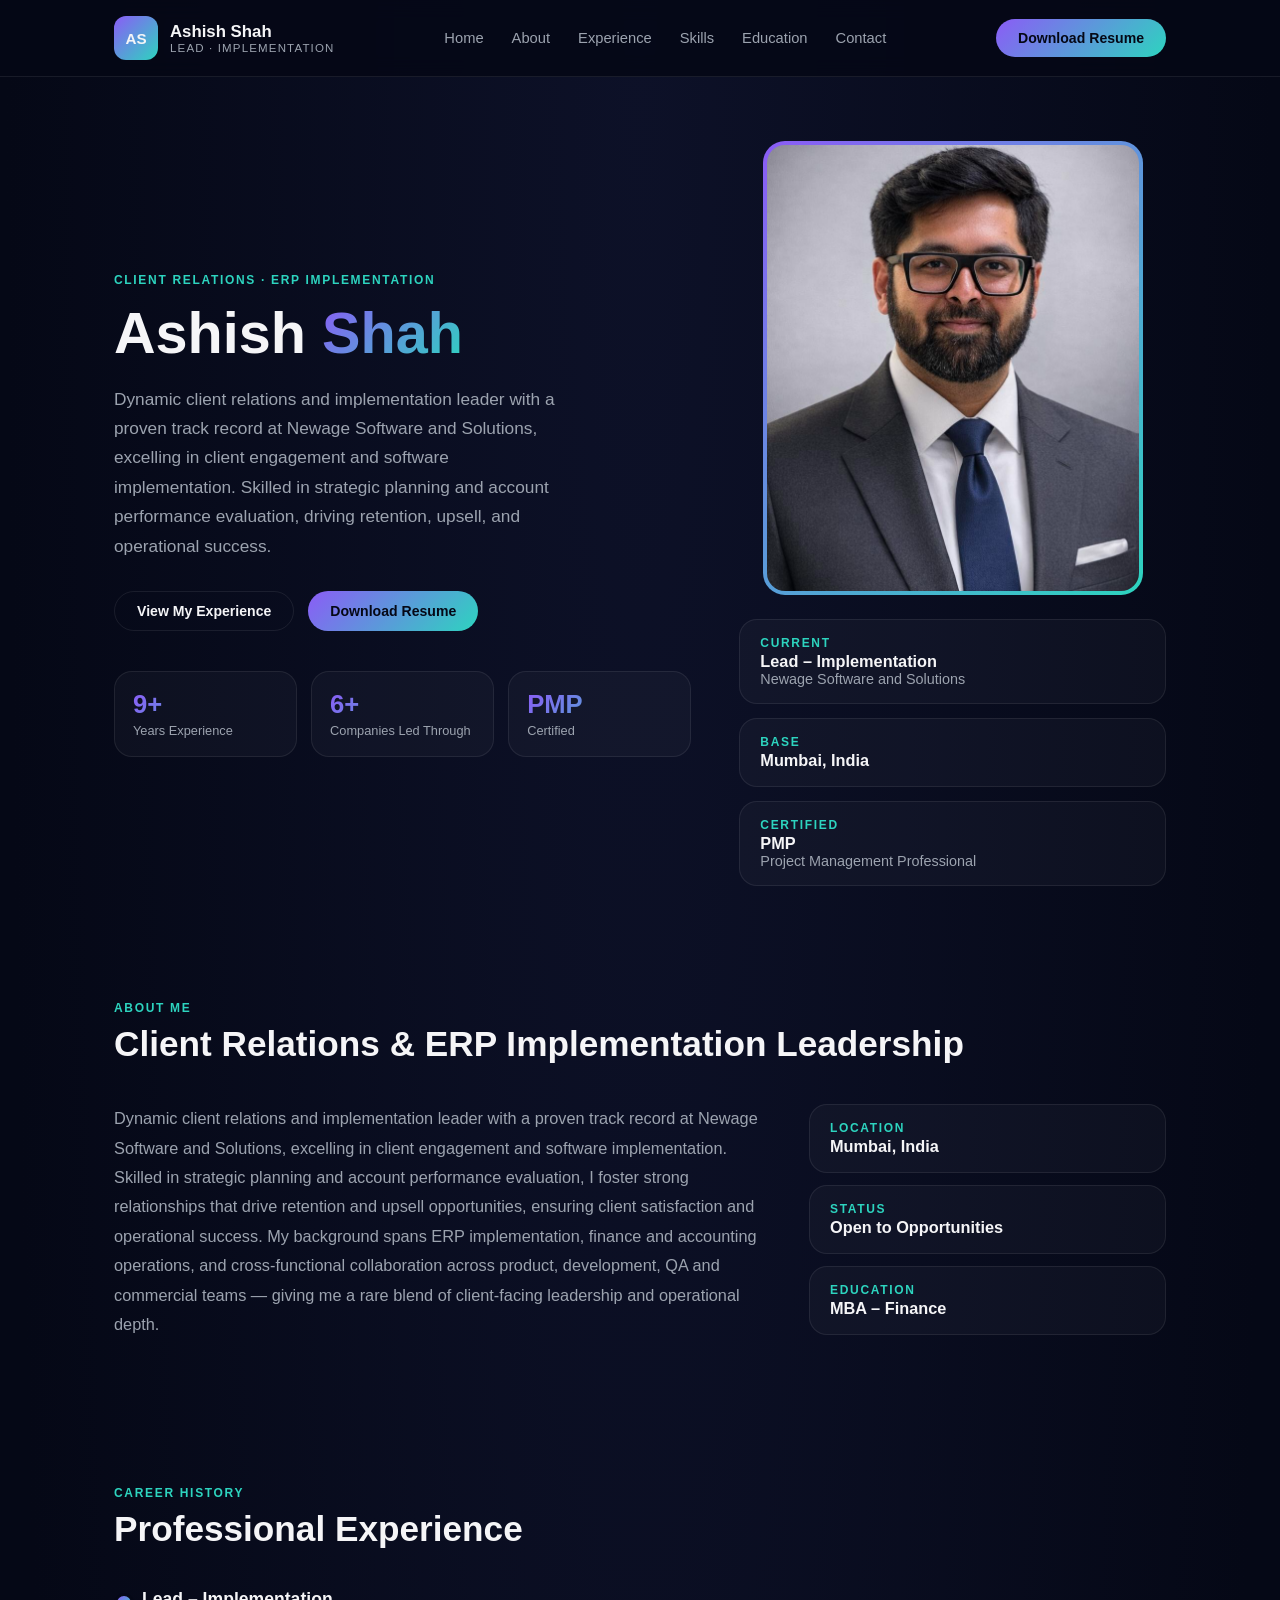
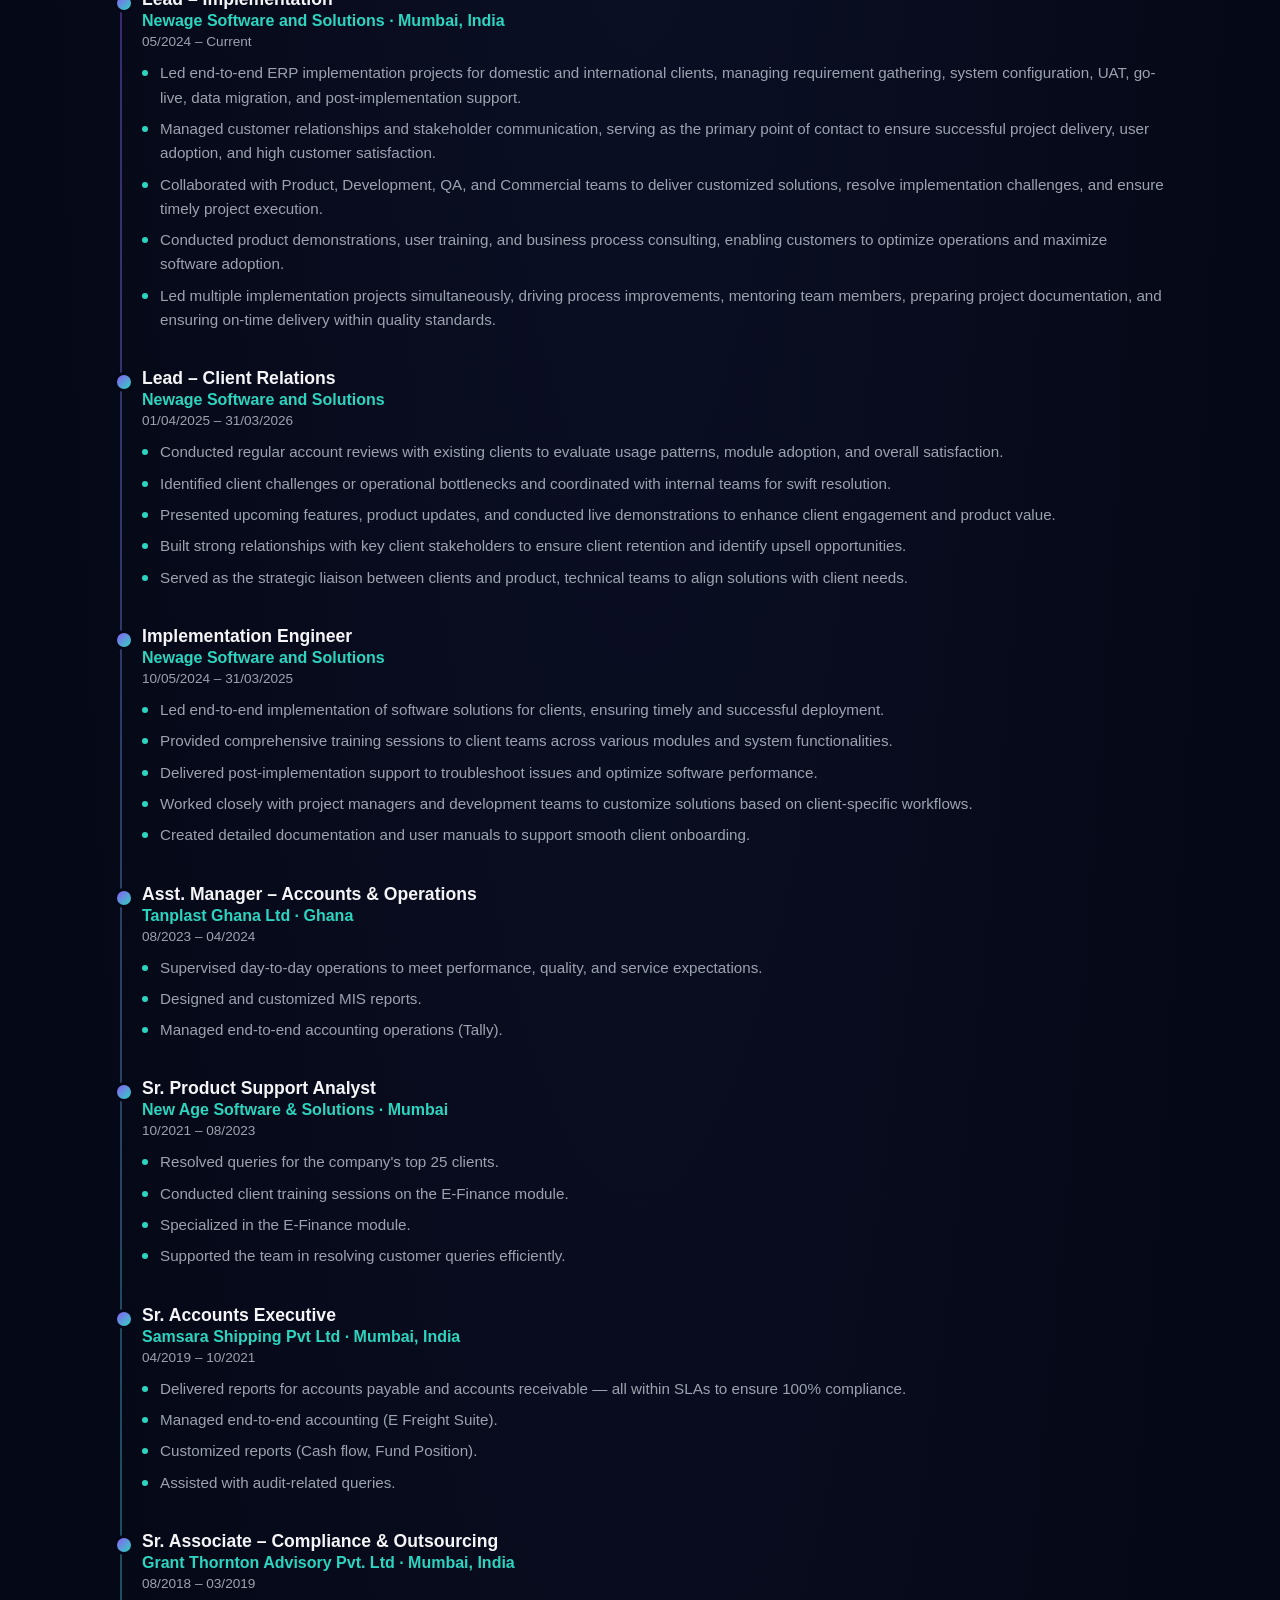
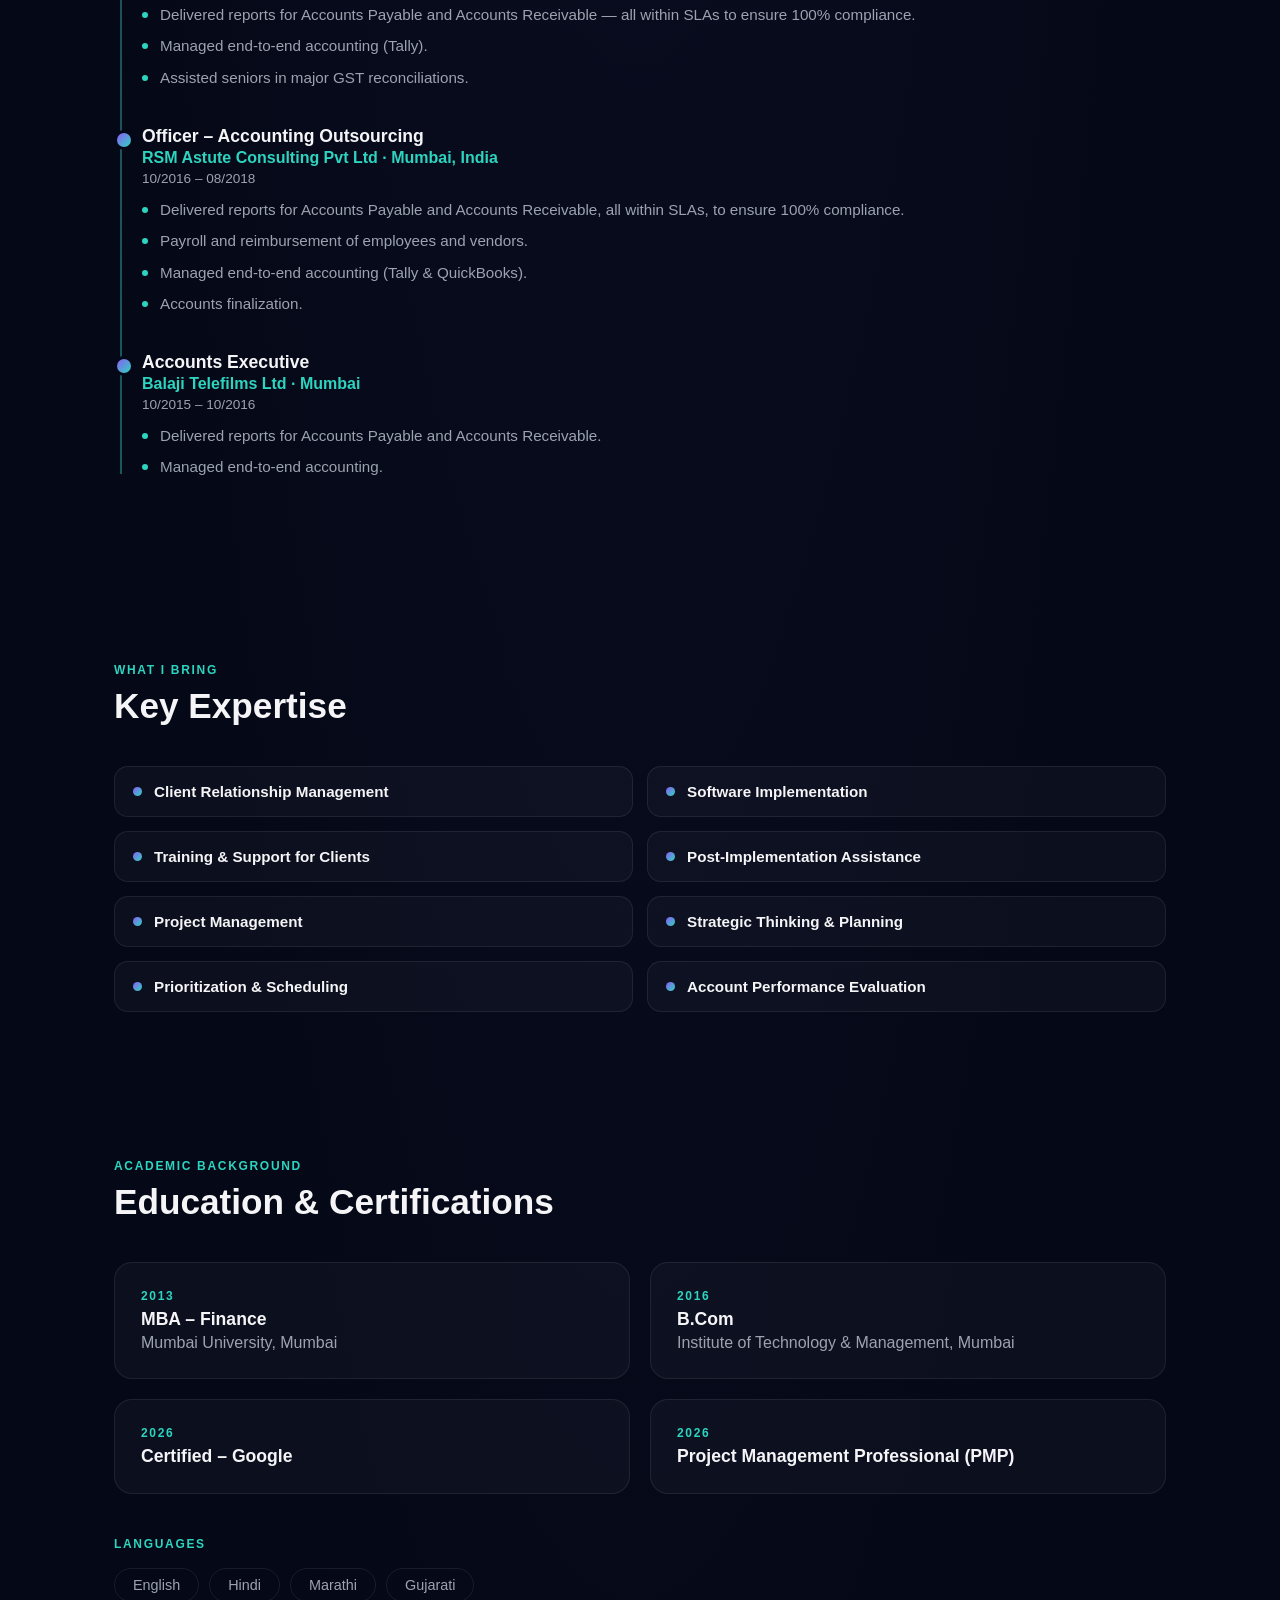
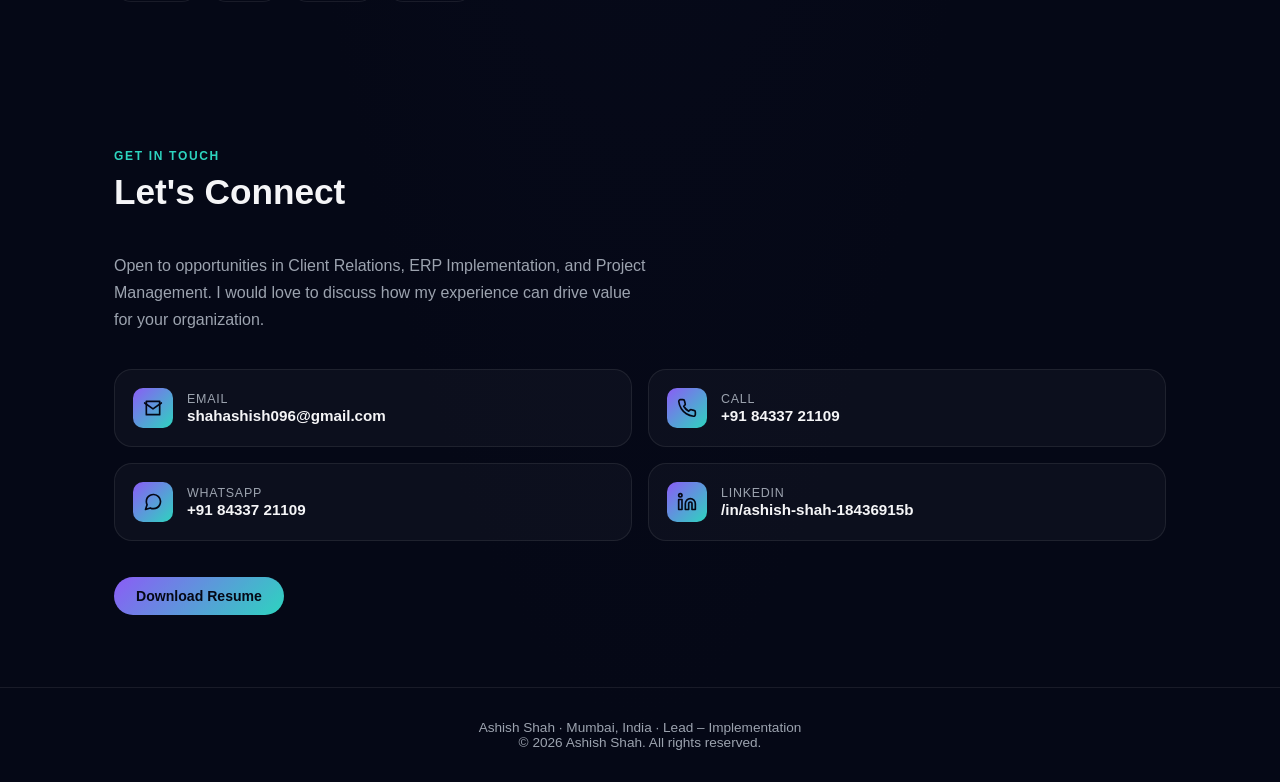
==== index.html @ 4425fac8 "Add files via upload" ====
<!DOCTYPE html>
<html lang="en">
<head>
<meta charset="UTF-8" />
<meta name="viewport" content="width=device-width, initial-scale=1.0" />
<title>Ashish Shah — Lead, Implementation | ERP &amp; Client Relations</title>
<meta name="description" content="Ashish Shah — Lead, Implementation at Newage Software and Solutions. Client relations, ERP implementation, and project management leader based in Mumbai." />
<meta name="theme-color" content="#050816" />
<link rel="stylesheet" href="style.css" />
</head>
<body>

<header>
  <div class="nav-wrap">
    <a href="#home" class="brand">
      <div class="brand-badge">AS</div>
      <div class="brand-text">
        <div class="name">Ashish Shah</div>
        <div class="title">Lead · Implementation</div>
      </div>
    </a>

    <nav class="desktop-nav">
      <a href="#home">Home</a>
      <a href="#about">About</a>
      <a href="#experience">Experience</a>
      <a href="#skills">Skills</a>
      <a href="#education">Education</a>
      <a href="#contact">Contact</a>
    </nav>

    <a href="Ashish_Shah_Resume.pdf" download class="btn btn-primary desktop-only">Download Resume</a>

    <button class="menu-toggle" id="menuToggle" aria-label="Toggle menu"><span></span></button>
  </div>

  <div class="mobile-nav" id="mobileNav">
    <a href="#home">Home</a>
    <a href="#about">About</a>
    <a href="#experience">Experience</a>
    <a href="#skills">Skills</a>
    <a href="#education">Education</a>
    <a href="#contact">Contact</a>
    <a href="Ashish_Shah_Resume.pdf" download class="btn btn-primary">Download Resume</a>
  </div>
</header>

<main>

  <!-- HERO -->
  <section class="hero" id="home">
    <div class="container hero-grid">
      <div>
        <span class="eyebrow">Client Relations · ERP Implementation</span>
        <h1>Ashish <span class="grad">Shah</span></h1>
        <p class="lead">
          Dynamic client relations and implementation leader with a proven track record at Newage Software and
          Solutions, excelling in client engagement and software implementation. Skilled in strategic planning
          and account performance evaluation, driving retention, upsell, and operational success.
        </p>
        <div class="hero-actions">
          <a href="#experience" class="btn btn-outline">View My Experience</a>
          <a href="Ashish_Shah_Resume.pdf" download class="btn btn-primary">Download Resume</a>
        </div>

        <div class="stat-row">
          <div class="stat-card">
            <div class="num">9+</div>
            <div class="label">Years Experience</div>
          </div>
          <div class="stat-card">
            <div class="num">6+</div>
            <div class="label">Companies Led Through</div>
          </div>
          <div class="stat-card">
            <div class="num">PMP</div>
            <div class="label">Certified</div>
          </div>
        </div>
      </div>

      <div>
        <div class="photo-frame">
          <img src="photo.png" alt="Portrait of Ashish Shah" />
        </div>
        <div class="info-cards">
          <div class="info-card">
            <div class="eyebrow">Current</div>
            <div class="val">Lead – Implementation</div>
            <div class="sub">Newage Software and Solutions</div>
          </div>
          <div class="info-card">
            <div class="eyebrow">Base</div>
            <div class="val">Mumbai, India</div>
          </div>
          <div class="info-card">
            <div class="eyebrow">Certified</div>
            <div class="val">PMP</div>
            <div class="sub">Project Management Professional</div>
          </div>
        </div>
      </div>
    </div>
  </section>

  <!-- ABOUT -->
  <section id="about">
    <div class="container">
      <span class="eyebrow">About Me</span>
      <h2>Client Relations &amp; ERP Implementation Leadership</h2>
      <div class="about-grid">
        <p>
          Dynamic client relations and implementation leader with a proven track record at Newage Software and
          Solutions, excelling in client engagement and software implementation. Skilled in strategic planning
          and account performance evaluation, I foster strong relationships that drive retention and upsell
          opportunities, ensuring client satisfaction and operational success. My background spans ERP
          implementation, finance and accounting operations, and cross-functional collaboration across product,
          development, QA and commercial teams — giving me a rare blend of client-facing leadership and
          operational depth.
        </p>
        <div class="quick-facts">
          <div class="info-card">
            <div>
              <div class="eyebrow">Location</div>
              <div class="val">Mumbai, India</div>
            </div>
          </div>
          <div class="info-card">
            <div>
              <div class="eyebrow">Status</div>
              <div class="val">Open to Opportunities</div>
            </div>
          </div>
          <div class="info-card">
            <div>
              <div class="eyebrow">Education</div>
              <div class="val">MBA – Finance</div>
            </div>
          </div>
        </div>
      </div>
    </div>
  </section>

  <!-- EXPERIENCE -->
  <section id="experience">
    <div class="container">
      <span class="eyebrow">Career History</span>
      <h2>Professional Experience</h2>

      <div class="timeline">

        <div class="timeline-item">
          <div class="role">Lead – Implementation</div>
          <div class="company">Newage Software and Solutions · Mumbai, India</div>
          <div class="meta">05/2024 – Current</div>
          <ul>
            <li>Led end-to-end ERP implementation projects for domestic and international clients, managing requirement gathering, system configuration, UAT, go-live, data migration, and post-implementation support.</li>
            <li>Managed customer relationships and stakeholder communication, serving as the primary point of contact to ensure successful project delivery, user adoption, and high customer satisfaction.</li>
            <li>Collaborated with Product, Development, QA, and Commercial teams to deliver customized solutions, resolve implementation challenges, and ensure timely project execution.</li>
            <li>Conducted product demonstrations, user training, and business process consulting, enabling customers to optimize operations and maximize software adoption.</li>
            <li>Led multiple implementation projects simultaneously, driving process improvements, mentoring team members, preparing project documentation, and ensuring on-time delivery within quality standards.</li>
          </ul>
        </div>

        <div class="timeline-item">
          <div class="role">Lead – Client Relations</div>
          <div class="company">Newage Software and Solutions</div>
          <div class="meta">01/04/2025 – 31/03/2026</div>
          <ul>
            <li>Conducted regular account reviews with existing clients to evaluate usage patterns, module adoption, and overall satisfaction.</li>
            <li>Identified client challenges or operational bottlenecks and coordinated with internal teams for swift resolution.</li>
            <li>Presented upcoming features, product updates, and conducted live demonstrations to enhance client engagement and product value.</li>
            <li>Built strong relationships with key client stakeholders to ensure client retention and identify upsell opportunities.</li>
            <li>Served as the strategic liaison between clients and product, technical teams to align solutions with client needs.</li>
          </ul>
        </div>

        <div class="timeline-item">
          <div class="role">Implementation Engineer</div>
          <div class="company">Newage Software and Solutions</div>
          <div class="meta">10/05/2024 – 31/03/2025</div>
          <ul>
            <li>Led end-to-end implementation of software solutions for clients, ensuring timely and successful deployment.</li>
            <li>Provided comprehensive training sessions to client teams across various modules and system functionalities.</li>
            <li>Delivered post-implementation support to troubleshoot issues and optimize software performance.</li>
            <li>Worked closely with project managers and development teams to customize solutions based on client-specific workflows.</li>
            <li>Created detailed documentation and user manuals to support smooth client onboarding.</li>
          </ul>
        </div>

        <div class="timeline-item">
          <div class="role">Asst. Manager – Accounts &amp; Operations</div>
          <div class="company">Tanplast Ghana Ltd · Ghana</div>
          <div class="meta">08/2023 – 04/2024</div>
          <ul>
            <li>Supervised day-to-day operations to meet performance, quality, and service expectations.</li>
            <li>Designed and customized MIS reports.</li>
            <li>Managed end-to-end accounting operations (Tally).</li>
          </ul>
        </div>

        <div class="timeline-item">
          <div class="role">Sr. Product Support Analyst</div>
          <div class="company">New Age Software &amp; Solutions · Mumbai</div>
          <div class="meta">10/2021 – 08/2023</div>
          <ul>
            <li>Resolved queries for the company's top 25 clients.</li>
            <li>Conducted client training sessions on the E-Finance module.</li>
            <li>Specialized in the E-Finance module.</li>
            <li>Supported the team in resolving customer queries efficiently.</li>
          </ul>
        </div>

        <div class="timeline-item">
          <div class="role">Sr. Accounts Executive</div>
          <div class="company">Samsara Shipping Pvt Ltd · Mumbai, India</div>
          <div class="meta">04/2019 – 10/2021</div>
          <ul>
            <li>Delivered reports for accounts payable and accounts receivable — all within SLAs to ensure 100% compliance.</li>
            <li>Managed end-to-end accounting (E Freight Suite).</li>
            <li>Customized reports (Cash flow, Fund Position).</li>
            <li>Assisted with audit-related queries.</li>
          </ul>
        </div>

        <div class="timeline-item">
          <div class="role">Sr. Associate – Compliance &amp; Outsourcing</div>
          <div class="company">Grant Thornton Advisory Pvt. Ltd · Mumbai, India</div>
          <div class="meta">08/2018 – 03/2019</div>
          <ul>
            <li>Delivered reports for Accounts Payable and Accounts Receivable — all within SLAs to ensure 100% compliance.</li>
            <li>Managed end-to-end accounting (Tally).</li>
            <li>Assisted seniors in major GST reconciliations.</li>
          </ul>
        </div>

        <div class="timeline-item">
          <div class="role">Officer – Accounting Outsourcing</div>
          <div class="company">RSM Astute Consulting Pvt Ltd · Mumbai, India</div>
          <div class="meta">10/2016 – 08/2018</div>
          <ul>
            <li>Delivered reports for Accounts Payable and Accounts Receivable, all within SLAs, to ensure 100% compliance.</li>
            <li>Payroll and reimbursement of employees and vendors.</li>
            <li>Managed end-to-end accounting (Tally &amp; QuickBooks).</li>
            <li>Accounts finalization.</li>
          </ul>
        </div>

        <div class="timeline-item">
          <div class="role">Accounts Executive</div>
          <div class="company">Balaji Telefilms Ltd · Mumbai</div>
          <div class="meta">10/2015 – 10/2016</div>
          <ul>
            <li>Delivered reports for Accounts Payable and Accounts Receivable.</li>
            <li>Managed end-to-end accounting.</li>
          </ul>
        </div>

      </div>
    </div>
  </section>

  <!-- SKILLS -->
  <section id="skills">
    <div class="container">
      <span class="eyebrow">What I Bring</span>
      <h2>Key Expertise</h2>
      <div class="skills-grid">
        <div class="skill-chip"><span class="dot"></span>Client Relationship Management</div>
        <div class="skill-chip"><span class="dot"></span>Software Implementation</div>
        <div class="skill-chip"><span class="dot"></span>Training &amp; Support for Clients</div>
        <div class="skill-chip"><span class="dot"></span>Post-Implementation Assistance</div>
        <div class="skill-chip"><span class="dot"></span>Project Management</div>
        <div class="skill-chip"><span class="dot"></span>Strategic Thinking &amp; Planning</div>
        <div class="skill-chip"><span class="dot"></span>Prioritization &amp; Scheduling</div>
        <div class="skill-chip"><span class="dot"></span>Account Performance Evaluation</div>
      </div>
    </div>
  </section>

  <!-- EDUCATION & CERTIFICATIONS -->
  <section id="education">
    <div class="container">
      <span class="eyebrow">Academic Background</span>
      <h2>Education &amp; Certifications</h2>
      <div class="two-col">
        <div class="card">
          <div class="eyebrow">2013</div>
          <div class="val" style="font-size:1.1rem;font-weight:700;margin-top:6px;">MBA – Finance</div>
          <div class="sub" style="color:var(--text-muted);margin-top:4px;">Mumbai University, Mumbai</div>
        </div>
        <div class="card">
          <div class="eyebrow">2016</div>
          <div class="val" style="font-size:1.1rem;font-weight:700;margin-top:6px;">B.Com</div>
          <div class="sub" style="color:var(--text-muted);margin-top:4px;">Institute of Technology &amp; Management, Mumbai</div>
        </div>
        <div class="card">
          <div class="eyebrow">2026</div>
          <div class="val" style="font-size:1.1rem;font-weight:700;margin-top:6px;">Certified – Google</div>
        </div>
        <div class="card">
          <div class="eyebrow">2026</div>
          <div class="val" style="font-size:1.1rem;font-weight:700;margin-top:6px;">Project Management Professional (PMP)</div>
        </div>
      </div>

      <div style="margin-top:40px;">
        <span class="eyebrow">Languages</span>
        <div class="lang-row" style="margin-top:16px;">
          <div class="lang-pill">English</div>
          <div class="lang-pill">Hindi</div>
          <div class="lang-pill">Marathi</div>
          <div class="lang-pill">Gujarati</div>
        </div>
      </div>
    </div>
  </section>

  <!-- CONTACT -->
  <section id="contact">
    <div class="container">
      <span class="eyebrow">Get In Touch</span>
      <h2>Let's Connect</h2>
      <p style="color:var(--text-muted);max-width:60ch;margin-bottom:36px;line-height:1.7;">
        Open to opportunities in Client Relations, ERP Implementation, and Project Management. I would love to
        discuss how my experience can drive value for your organization.
      </p>

      <div class="contact-grid">
        <a class="contact-btn" href="mailto:shahashish096@gmail.com">
          <div class="icon">
            <svg viewBox="0 0 24 24" stroke-width="2" stroke-linecap="round" stroke-linejoin="round"><path d="M4 4h16v16H4z"/><path d="m22 6-10 7L2 6"/></svg>
          </div>
          <div>
            <div class="label">Email</div>
            <div class="value">shahashish096@gmail.com</div>
          </div>
        </a>

        <a class="contact-btn" href="tel:+918433721109">
          <div class="icon">
            <svg viewBox="0 0 24 24" stroke-width="2" stroke-linecap="round" stroke-linejoin="round"><path d="M22 16.92v3a2 2 0 0 1-2.18 2 19.79 19.79 0 0 1-8.63-3.07 19.5 19.5 0 0 1-6-6 19.79 19.79 0 0 1-3.07-8.67A2 2 0 0 1 4.11 2h3a2 2 0 0 1 2 1.72c.127.96.361 1.903.7 2.81a2 2 0 0 1-.45 2.11L8.09 9.91a16 16 0 0 0 6 6l1.27-1.27a2 2 0 0 1 2.11-.45c.907.339 1.85.573 2.81.7A2 2 0 0 1 22 16.92z"/></svg>
          </div>
          <div>
            <div class="label">Call</div>
            <div class="value">+91 84337 21109</div>
          </div>
        </a>

        <a class="contact-btn" href="https://wa.me/918433721109" target="_blank" rel="noopener">
          <div class="icon">
            <svg viewBox="0 0 24 24" stroke-width="2" stroke-linecap="round" stroke-linejoin="round"><path d="M21 11.5a8.38 8.38 0 0 1-.9 3.8 8.5 8.5 0 0 1-7.6 4.7 8.38 8.38 0 0 1-3.8-.9L3 21l1.9-5.7a8.38 8.38 0 0 1-.9-3.8 8.5 8.5 0 0 1 4.7-7.6 8.38 8.38 0 0 1 3.8-.9h.5a8.48 8.48 0 0 1 8 8v.5z"/></svg>
          </div>
          <div>
            <div class="label">WhatsApp</div>
            <div class="value">+91 84337 21109</div>
          </div>
        </a>

        <a class="contact-btn" href="https://www.linkedin.com/in/ashish-shah-18436915b" target="_blank" rel="noopener">
          <div class="icon">
            <svg viewBox="0 0 24 24" stroke-width="2" stroke-linecap="round" stroke-linejoin="round"><path d="M16 8a6 6 0 0 1 6 6v7h-4v-7a2 2 0 0 0-2-2 2 2 0 0 0-2 2v7h-4v-7a6 6 0 0 1 6-6z"/><rect x="2" y="9" width="4" height="12"/><circle cx="4" cy="4" r="2"/></svg>
          </div>
          <div>
            <div class="label">LinkedIn</div>
            <div class="value">/in/ashish-shah-18436915b</div>
          </div>
        </a>
      </div>

      <div style="margin-top:36px;">
        <a href="Ashish_Shah_Resume.pdf" download class="btn btn-primary">Download Resume</a>
      </div>
    </div>
  </section>

</main>

<footer>
  <div class="container">
    Ashish Shah · Mumbai, India · Lead – Implementation<br />
    © <span id="year"></span> Ashish Shah. All rights reserved.
  </div>
</footer>

<script src="script.js"></script>
</body>
</html>
---- style.css ----
:root {
  --bg-top: #0d1128;
  --bg-bottom: #050816;
  --card-bg: rgba(255, 255, 255, 0.03);
  --card-border: rgba(255, 255, 255, 0.08);
  --purple: #8b5cf6;
  --teal: #2dd4bf;
  --text-main: #f5f5f7;
  --text-muted: #9ca3af;
  --gradient: linear-gradient(135deg, var(--purple), var(--teal));
  --radius: 18px;
}

* { box-sizing: border-box; margin: 0; padding: 0; }

html { scroll-behavior: smooth; }

body {
  font-family: 'Inter', -apple-system, BlinkMacSystemFont, 'Segoe UI', sans-serif;
  background: radial-gradient(ellipse at top, var(--bg-top), var(--bg-bottom) 70%);
  color: var(--text-main);
  min-height: 100vh;
  overflow-x: hidden;
}

a { color: inherit; text-decoration: none; }
ul { list-style: none; }
img { max-width: 100%; display: block; }

.container {
  max-width: 1100px;
  margin: 0 auto;
  padding: 0 24px;
}

.eyebrow {
  color: var(--teal);
  text-transform: uppercase;
  letter-spacing: 0.14em;
  font-size: 0.75rem;
  font-weight: 700;
}

/* ---------- Header ---------- */
header {
  position: sticky;
  top: 0;
  z-index: 100;
  background: rgba(5, 8, 22, 0.85);
  backdrop-filter: blur(10px);
  border-bottom: 1px solid var(--card-border);
}

.nav-wrap {
  display: flex;
  align-items: center;
  justify-content: space-between;
  padding: 16px 24px;
  max-width: 1100px;
  margin: 0 auto;
}

.brand {
  display: flex;
  align-items: center;
  gap: 12px;
}

.brand-badge {
  width: 44px;
  height: 44px;
  border-radius: 12px;
  background: var(--gradient);
  display: flex;
  align-items: center;
  justify-content: center;
  font-weight: 800;
  font-size: 0.95rem;
  flex-shrink: 0;
}

.brand-text .name { font-weight: 700; font-size: 1.05rem; line-height: 1.2; }
.brand-text .title {
  color: var(--text-muted);
  font-size: 0.72rem;
  letter-spacing: 0.1em;
  text-transform: uppercase;
}

nav.desktop-nav {
  display: flex;
  align-items: center;
  gap: 28px;
}

nav.desktop-nav a {
  font-size: 0.92rem;
  color: var(--text-muted);
  transition: color 0.2s;
}
nav.desktop-nav a:hover { color: var(--text-main); }

.btn {
  display: inline-flex;
  align-items: center;
  gap: 8px;
  padding: 11px 22px;
  border-radius: 999px;
  font-weight: 600;
  font-size: 0.88rem;
  border: none;
  cursor: pointer;
  transition: transform 0.2s, box-shadow 0.2s;
}
.btn-primary {
  background: var(--gradient);
  color: #050816;
}
.btn-primary:hover { transform: translateY(-2px); box-shadow: 0 10px 30px rgba(139, 92, 246, 0.35); }
.btn-outline {
  border: 1px solid var(--card-border);
  color: var(--text-main);
  background: transparent;
}
.btn-outline:hover { border-color: var(--teal); color: var(--teal); }

.menu-toggle {
  display: none;
  width: 48px;
  height: 48px;
  border-radius: 14px;
  border: 1px solid var(--card-border);
  background: var(--card-bg);
  align-items: center;
  justify-content: center;
  cursor: pointer;
}
.menu-toggle span,
.menu-toggle span::before,
.menu-toggle span::after {
  content: '';
  display: block;
  width: 20px;
  height: 2px;
  background: var(--text-main);
  position: relative;
  transition: all 0.25s;
}
.menu-toggle span::before { position: absolute; top: -7px; }
.menu-toggle span::after { position: absolute; top: 7px; }

.menu-toggle.open span { background: transparent; }
.menu-toggle.open span::before { transform: rotate(45deg); top: 0; }
.menu-toggle.open span::after { transform: rotate(-45deg); top: 0; }

.mobile-nav {
  display: none;
  flex-direction: column;
  gap: 4px;
  padding: 12px 24px 20px;
  border-top: 1px solid var(--card-border);
}
.mobile-nav.open { display: flex; }
.mobile-nav a {
  padding: 12px 4px;
  font-size: 1rem;
  color: var(--text-muted);
  border-bottom: 1px solid rgba(255,255,255,0.05);
}
.mobile-nav a:hover { color: var(--teal); }
.mobile-nav .btn { margin-top: 12px; justify-content: center; }

/* ---------- Hero ---------- */
.hero {
  padding: 64px 0 40px;
}
.hero-grid {
  display: grid;
  grid-template-columns: 1.15fr 0.85fr;
  gap: 48px;
  align-items: center;
}
.hero h1 {
  font-size: clamp(2.3rem, 5vw, 3.6rem);
  font-weight: 800;
  line-height: 1.08;
  margin: 14px 0 20px;
}
.hero h1 .grad {
  background: var(--gradient);
  -webkit-background-clip: text;
  background-clip: text;
  color: transparent;
}
.hero p.lead {
  color: var(--text-muted);
  font-size: 1.08rem;
  line-height: 1.7;
  max-width: 46ch;
  margin-bottom: 30px;
}
.hero-actions { display: flex; gap: 14px; flex-wrap: wrap; }

.photo-frame {
  position: relative;
  border-radius: 22px;
  padding: 4px;
  background: var(--gradient);
  max-width: 380px;
  margin: 0 auto;
}
.photo-frame img {
  border-radius: 18px;
  width: 100%;
  aspect-ratio: 3/3.6;
  object-fit: cover;
  background: #1a1a2e;
}

.stat-row {
  display: grid;
  grid-template-columns: repeat(3, 1fr);
  gap: 14px;
  margin-top: 40px;
}
.stat-card {
  background: var(--card-bg);
  border: 1px solid var(--card-border);
  border-radius: var(--radius);
  padding: 18px;
}
.stat-card .num {
  font-size: 1.6rem;
  font-weight: 800;
  background: var(--gradient);
  -webkit-background-clip: text;
  background-clip: text;
  color: transparent;
}
.stat-card .label { color: var(--text-muted); font-size: 0.8rem; margin-top: 4px; }

.info-cards {
  display: flex;
  flex-direction: column;
  gap: 14px;
  margin-top: 24px;
}
.info-card {
  background: var(--card-bg);
  border: 1px solid var(--card-border);
  border-radius: var(--radius);
  padding: 16px 20px;
}
.info-card .val { font-weight: 700; font-size: 1.02rem; margin-top: 2px; }
.info-card .sub { color: var(--text-muted); font-size: 0.9rem; }

/* ---------- Section shared ---------- */
section { padding: 72px 0; }
section h2 {
  font-size: clamp(1.6rem, 3vw, 2.2rem);
  font-weight: 800;
  margin: 8px 0 40px;
}

.card {
  background: var(--card-bg);
  border: 1px solid var(--card-border);
  border-radius: var(--radius);
  padding: 26px;
}

/* About */
.about-grid {
  display: grid;
  grid-template-columns: 1.3fr 0.7fr;
  gap: 32px;
  align-items: start;
}
.about-grid p { color: var(--text-muted); line-height: 1.8; font-size: 1.02rem; }
.quick-facts { display: flex; flex-direction: column; gap: 12px; }
.quick-facts .info-card { display: flex; justify-content: space-between; align-items: center; }
.quick-facts .sub { text-align: right; }

/* Experience timeline */
.timeline { position: relative; padding-left: 28px; }
.timeline::before {
  content: '';
  position: absolute;
  left: 6px; top: 6px; bottom: 6px;
  width: 2px;
  background: linear-gradient(var(--purple), var(--teal));
  opacity: 0.4;
}
.timeline-item { position: relative; margin-bottom: 36px; }
.timeline-item::before {
  content: '';
  position: absolute;
  left: -28px; top: 4px;
  width: 14px; height: 14px;
  border-radius: 50%;
  background: var(--gradient);
  border: 3px solid var(--bg-bottom);
}
.timeline-item .role { font-weight: 700; font-size: 1.1rem; }
.timeline-item .company { color: var(--teal); font-weight: 600; margin-top: 2px; }
.timeline-item .meta { color: var(--text-muted); font-size: 0.85rem; margin: 4px 0 12px; }
.timeline-item ul { display: flex; flex-direction: column; gap: 7px; }
.timeline-item li { color: var(--text-muted); font-size: 0.95rem; line-height: 1.6; padding-left: 18px; position: relative; }
.timeline-item li::before {
  content: '';
  position: absolute; left: 0; top: 9px;
  width: 6px; height: 6px; border-radius: 50%;
  background: var(--teal);
}

/* Skills */
.skills-grid {
  display: grid;
  grid-template-columns: repeat(2, 1fr);
  gap: 14px;
}
.skill-chip {
  background: var(--card-bg);
  border: 1px solid var(--card-border);
  border-radius: 14px;
  padding: 16px 18px;
  font-weight: 600;
  font-size: 0.95rem;
  display: flex;
  align-items: center;
  gap: 12px;
}
.skill-chip .dot {
  width: 9px; height: 9px; border-radius: 50%;
  background: var(--gradient);
  flex-shrink: 0;
}

/* Education / Certifications */
.two-col {
  display: grid;
  grid-template-columns: 1fr 1fr;
  gap: 20px;
}

/* Languages */
.lang-row { display: flex; flex-wrap: wrap; gap: 10px; }
.lang-pill {
  border: 1px solid var(--card-border);
  border-radius: 999px;
  padding: 8px 18px;
  font-size: 0.9rem;
  color: var(--text-muted);
}

/* Contact */
.contact-grid {
  display: grid;
  grid-template-columns: repeat(2, 1fr);
  gap: 16px;
}
.contact-btn {
  display: flex;
  align-items: center;
  gap: 14px;
  padding: 18px;
  border-radius: var(--radius);
  border: 1px solid var(--card-border);
  background: var(--card-bg);
  transition: border-color 0.2s, transform 0.2s;
}
.contact-btn:hover { border-color: var(--teal); transform: translateY(-2px); }
.contact-btn .icon {
  width: 40px; height: 40px;
  border-radius: 10px;
  background: var(--gradient);
  display: flex; align-items: center; justify-content: center;
  flex-shrink: 0;
}
.contact-btn .icon svg { width: 20px; height: 20px; stroke: #050816; fill: none; }
.contact-btn .label { color: var(--text-muted); font-size: 0.78rem; text-transform: uppercase; letter-spacing: 0.06em; }
.contact-btn .value { font-weight: 700; font-size: 0.95rem; margin-top: 1px; word-break: break-word; }

/* Footer */
footer {
  border-top: 1px solid var(--card-border);
  padding: 32px 0;
  text-align: center;
  color: var(--text-muted);
  font-size: 0.85rem;
}

/* Responsive */
@media (max-width: 860px) {
  nav.desktop-nav, header .btn-primary.desktop-only { display: none; }
  .menu-toggle { display: flex; }
  .hero-grid { grid-template-columns: 1fr; }
  .photo-frame { max-width: 280px; }
  .about-grid { grid-template-columns: 1fr; }
  .skills-grid { grid-template-columns: 1fr; }
  .two-col { grid-template-columns: 1fr; }
  .contact-grid { grid-template-columns: 1fr; }
  .stat-row { grid-template-columns: 1fr; }
}
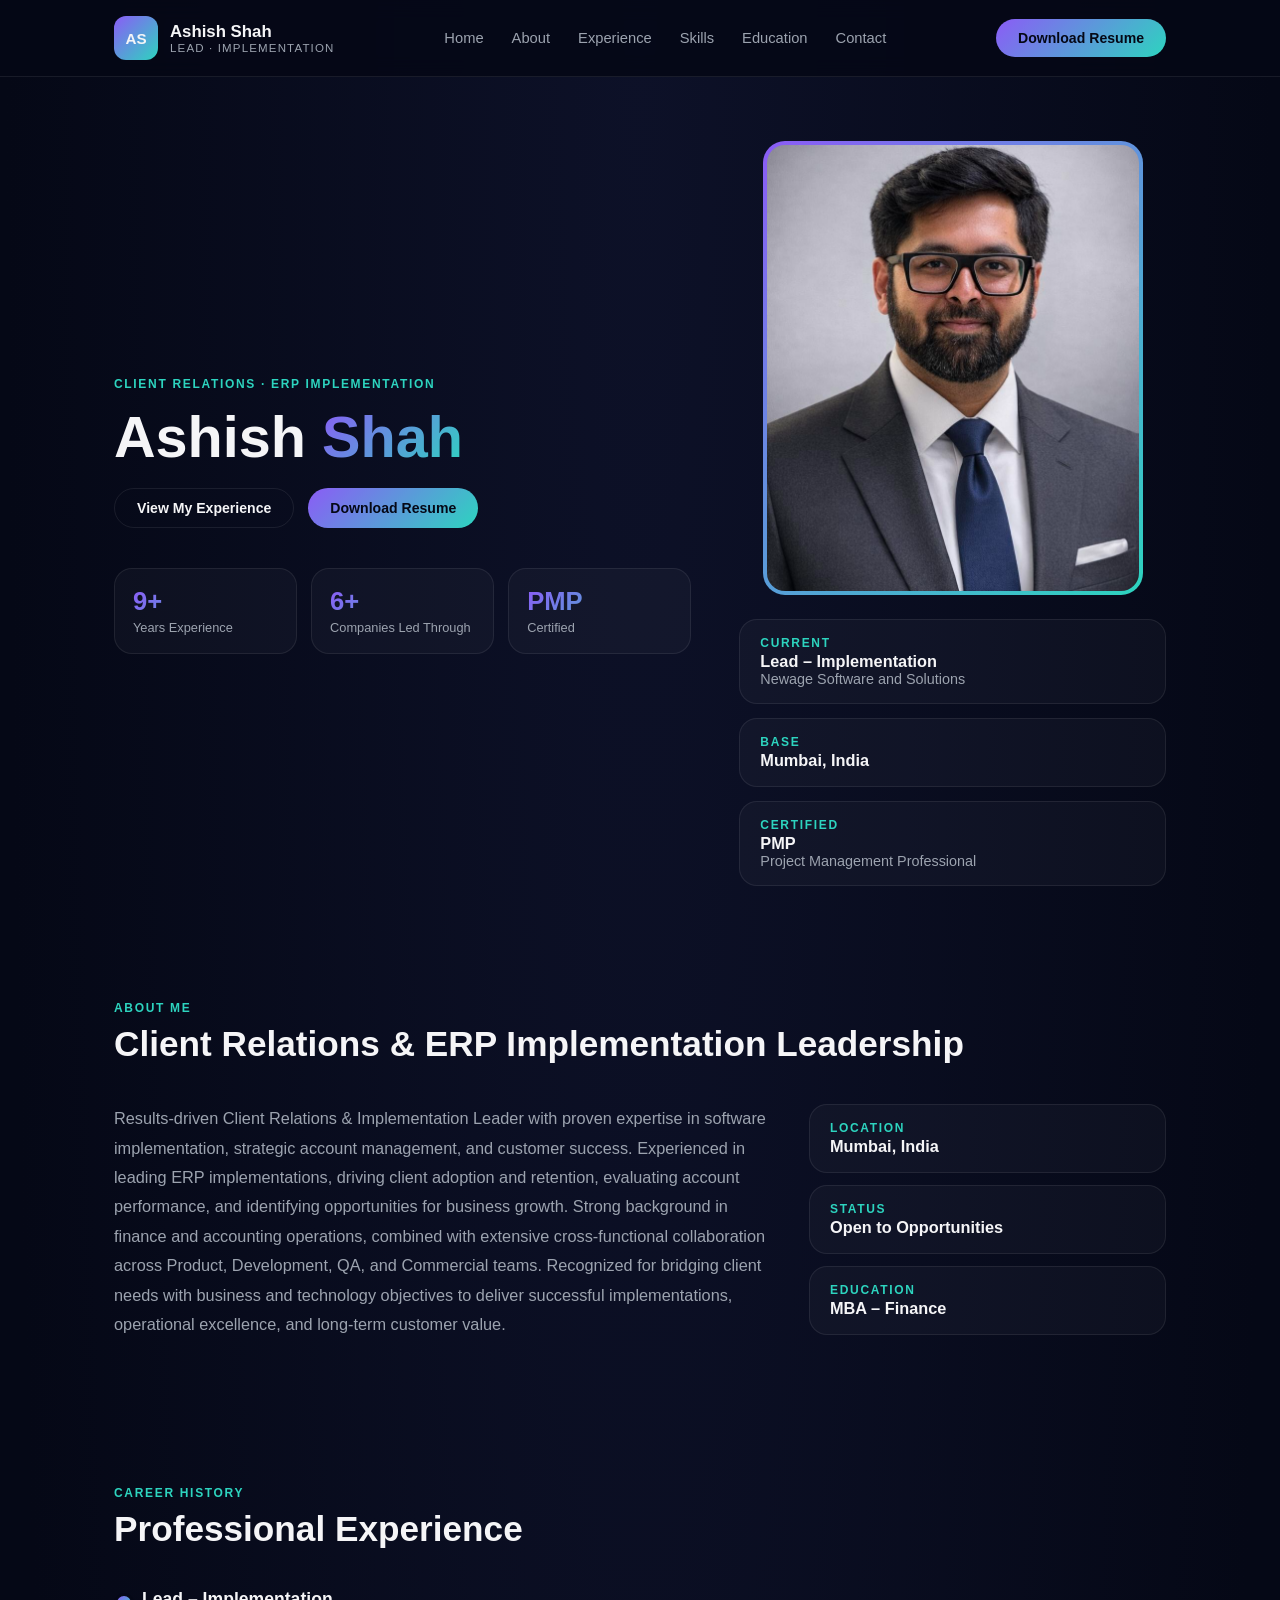
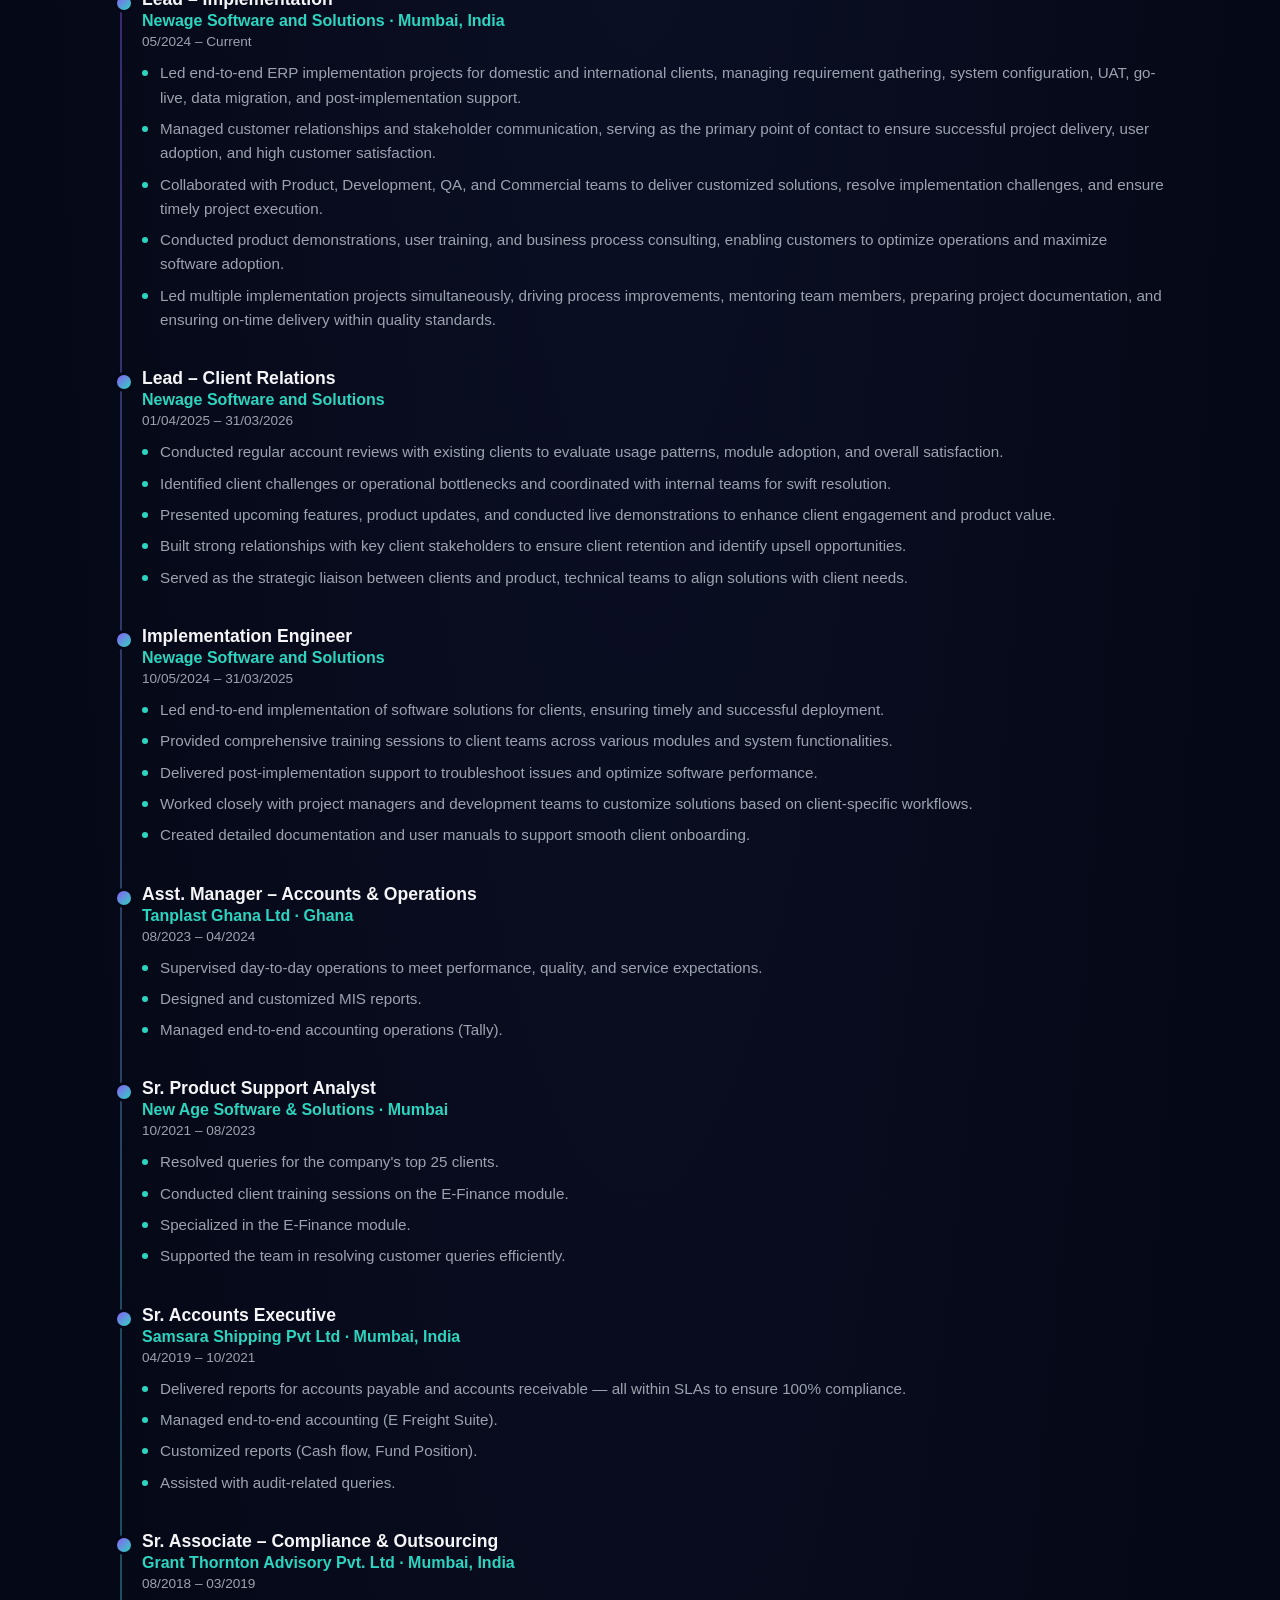
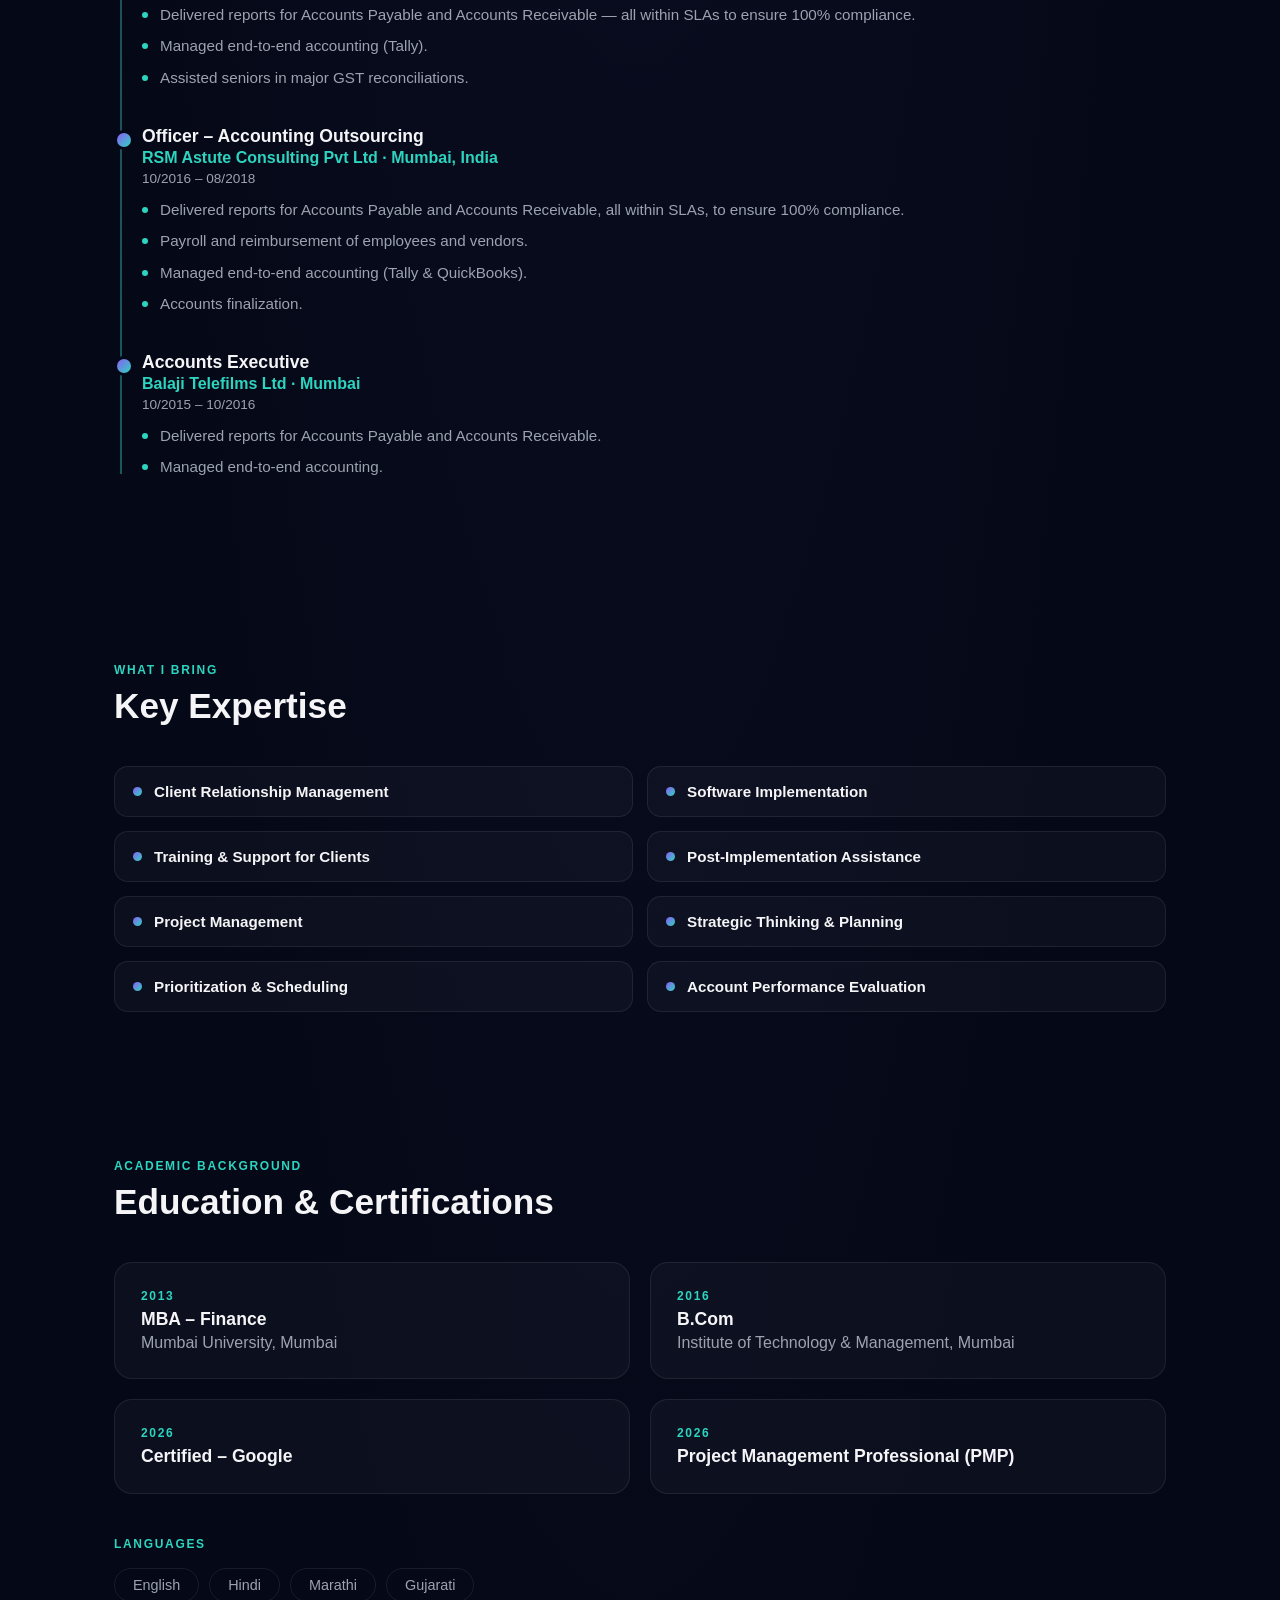
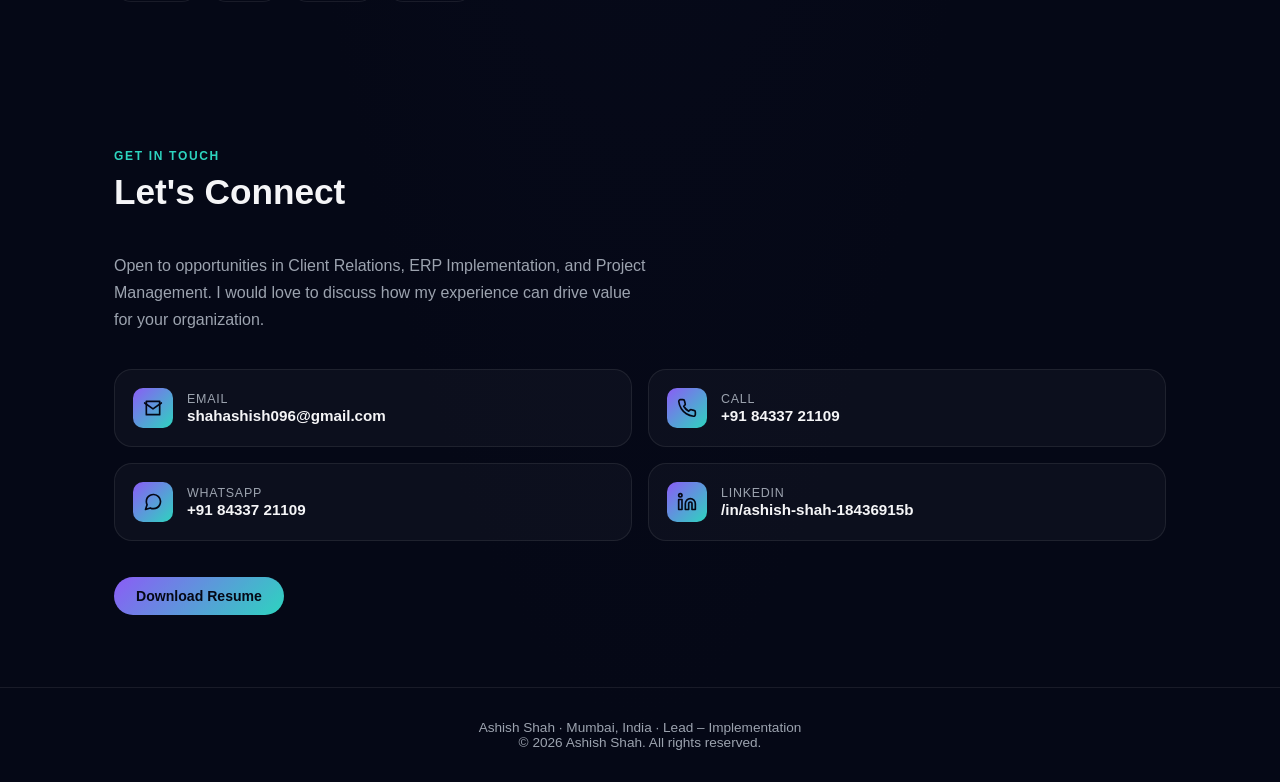
==== commit 1f57297f: "Add files via upload" ====
--- a/index.html
+++ b/index.html
@@ -53,11 +53,6 @@
       <div>
         <span class="eyebrow">Client Relations · ERP Implementation</span>
         <h1>Ashish <span class="grad">Shah</span></h1>
-        <p class="lead">
-          Dynamic client relations and implementation leader with a proven track record at Newage Software and
-          Solutions, excelling in client engagement and software implementation. Skilled in strategic planning
-          and account performance evaluation, driving retention, upsell, and operational success.
-        </p>
         <div class="hero-actions">
           <a href="#experience" class="btn btn-outline">View My Experience</a>
           <a href="Ashish_Shah_Resume.pdf" download class="btn btn-primary">Download Resume</a>
@@ -110,13 +105,13 @@
       <h2>Client Relations &amp; ERP Implementation Leadership</h2>
       <div class="about-grid">
         <p>
-          Dynamic client relations and implementation leader with a proven track record at Newage Software and
-          Solutions, excelling in client engagement and software implementation. Skilled in strategic planning
-          and account performance evaluation, I foster strong relationships that drive retention and upsell
-          opportunities, ensuring client satisfaction and operational success. My background spans ERP
-          implementation, finance and accounting operations, and cross-functional collaboration across product,
-          development, QA and commercial teams — giving me a rare blend of client-facing leadership and
-          operational depth.
+          Results-driven Client Relations &amp; Implementation Leader with proven expertise in software
+          implementation, strategic account management, and customer success. Experienced in leading ERP
+          implementations, driving client adoption and retention, evaluating account performance, and
+          identifying opportunities for business growth. Strong background in finance and accounting
+          operations, combined with extensive cross-functional collaboration across Product, Development, QA,
+          and Commercial teams. Recognized for bridging client needs with business and technology objectives
+          to deliver successful implementations, operational excellence, and long-term customer value.
         </p>
         <div class="quick-facts">
           <div class="info-card">
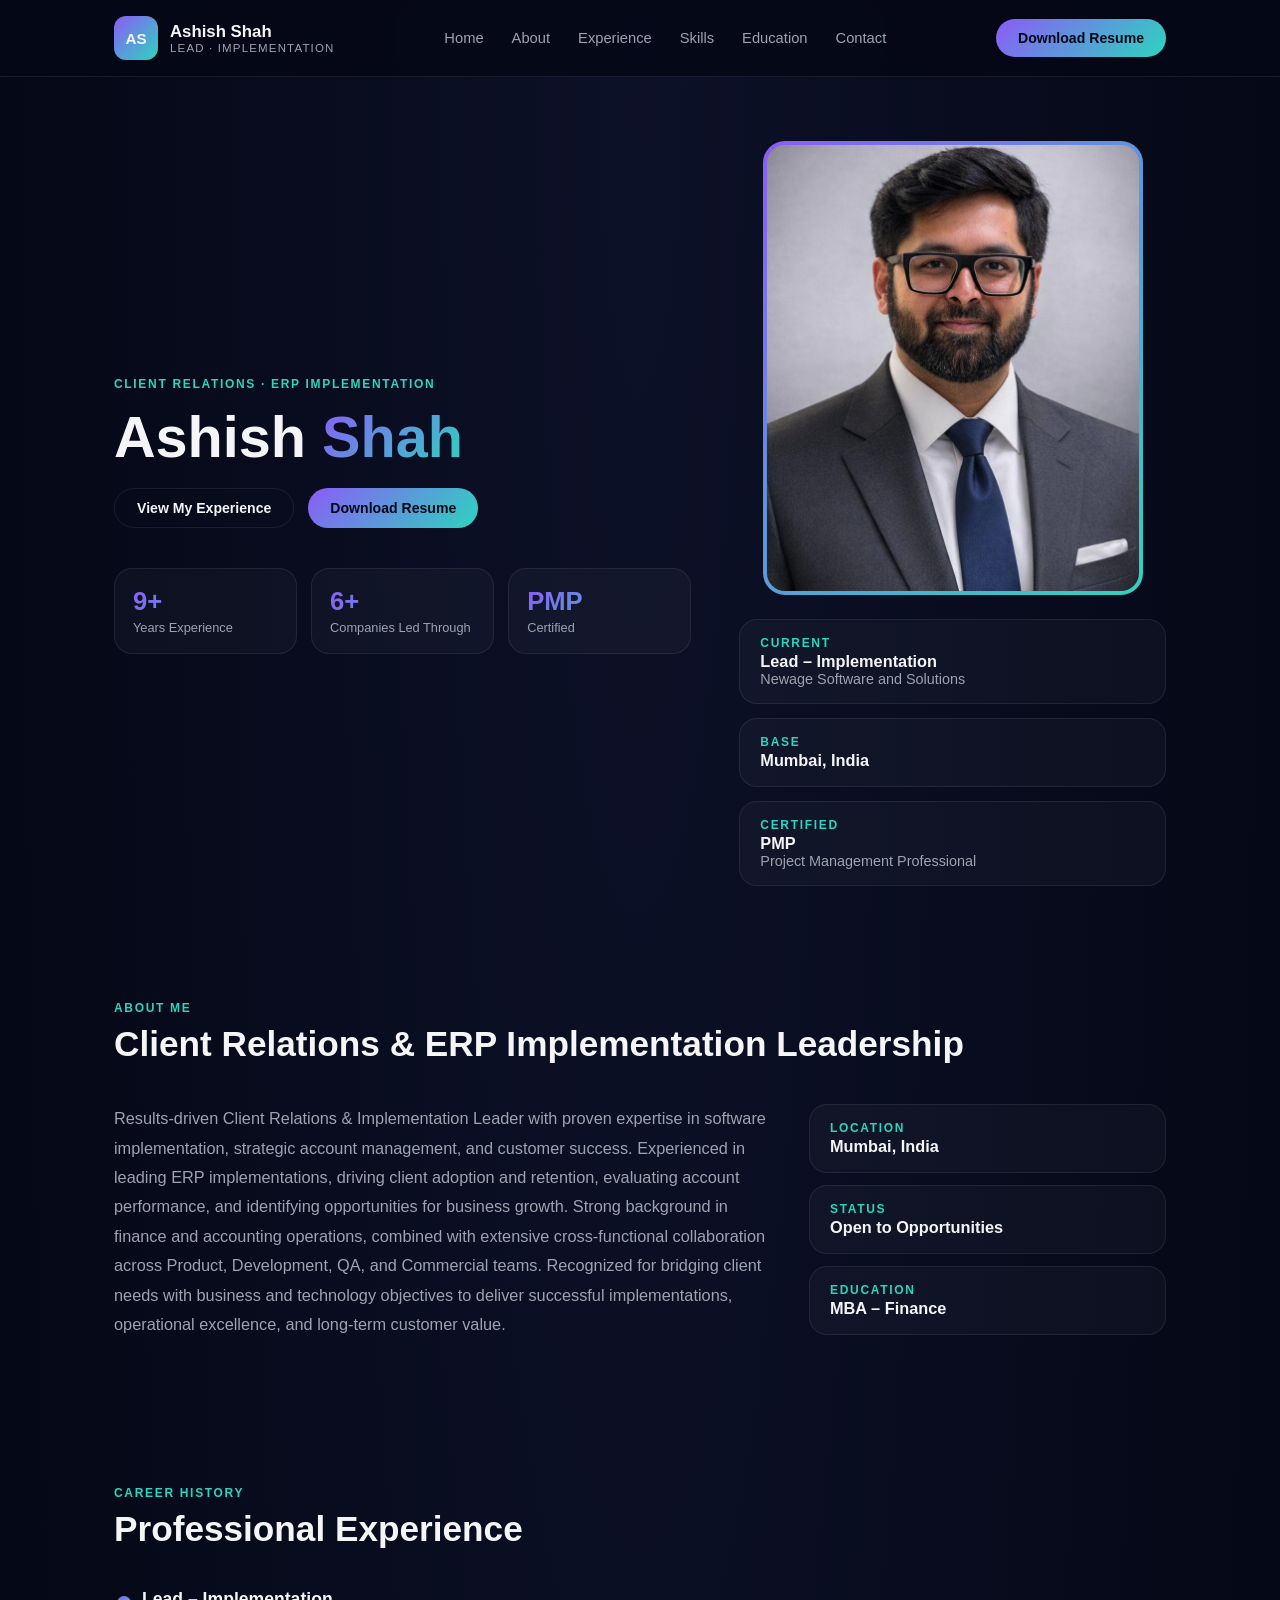
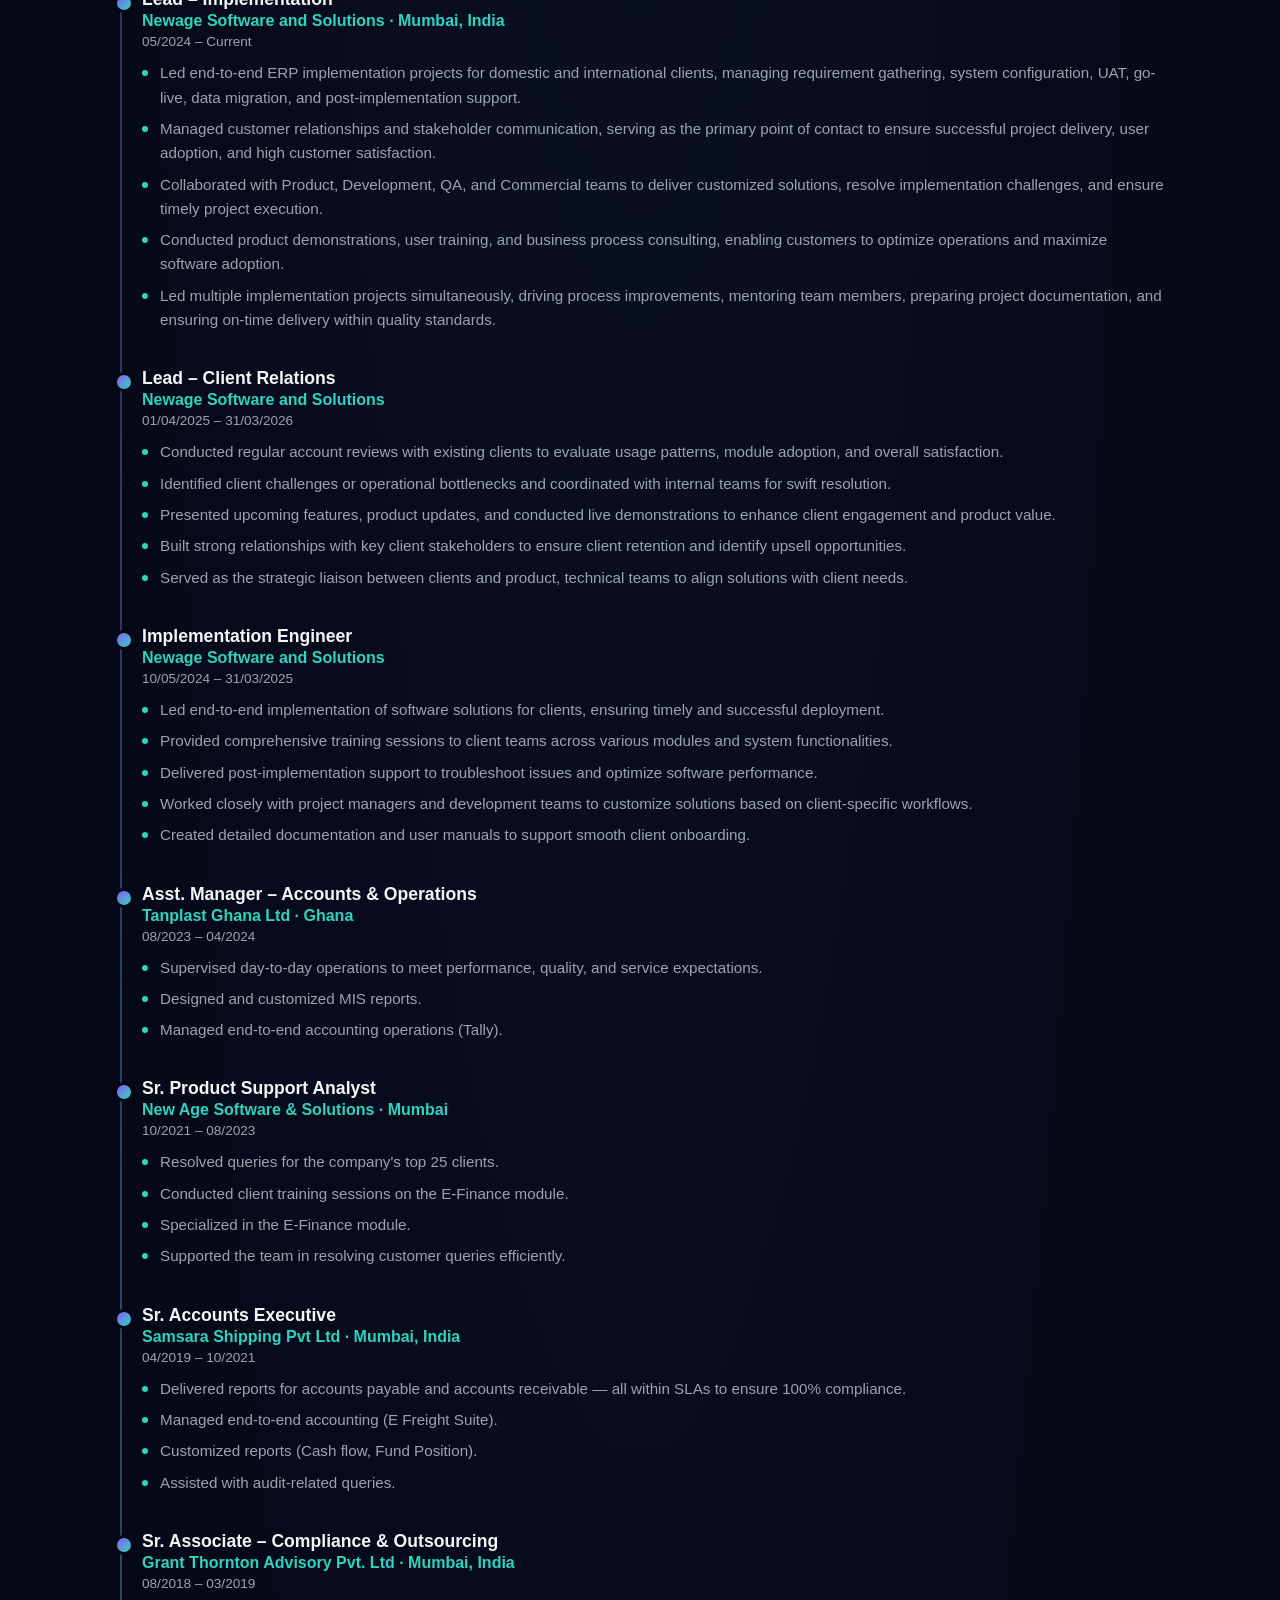
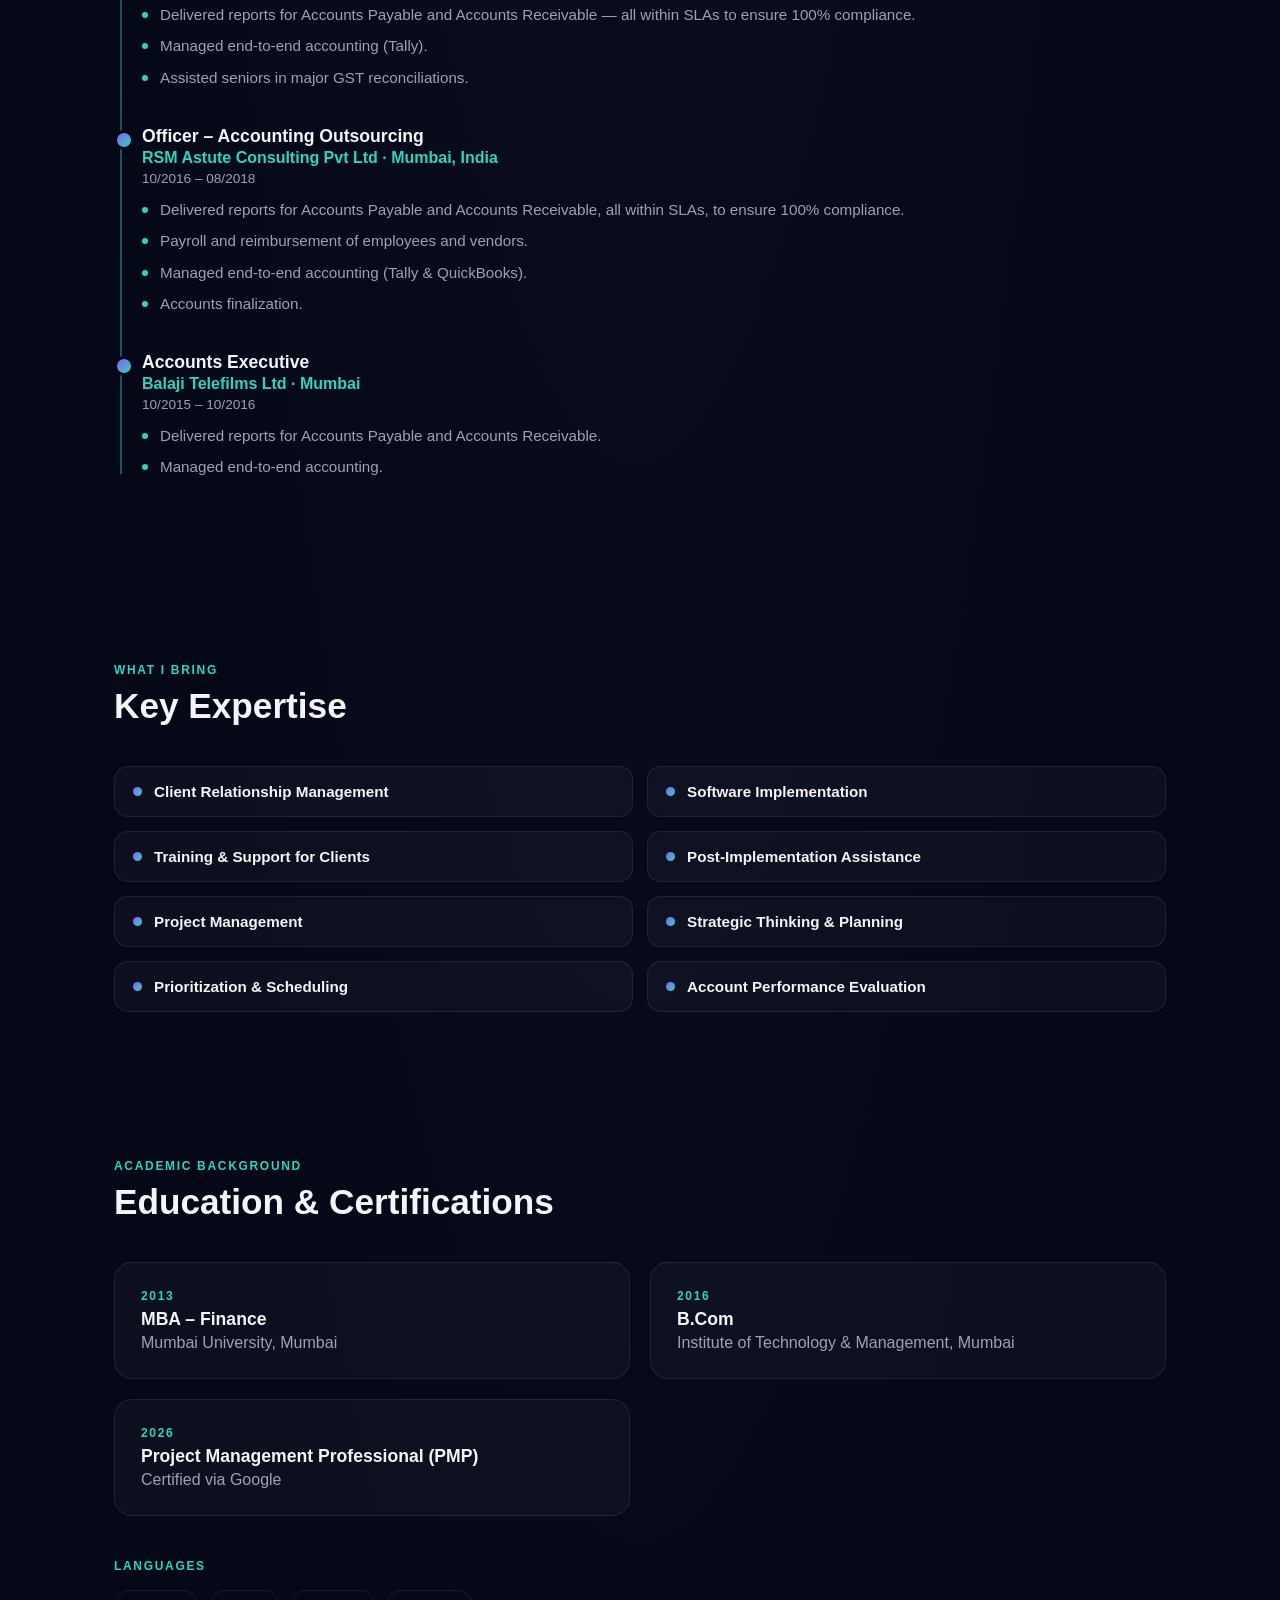
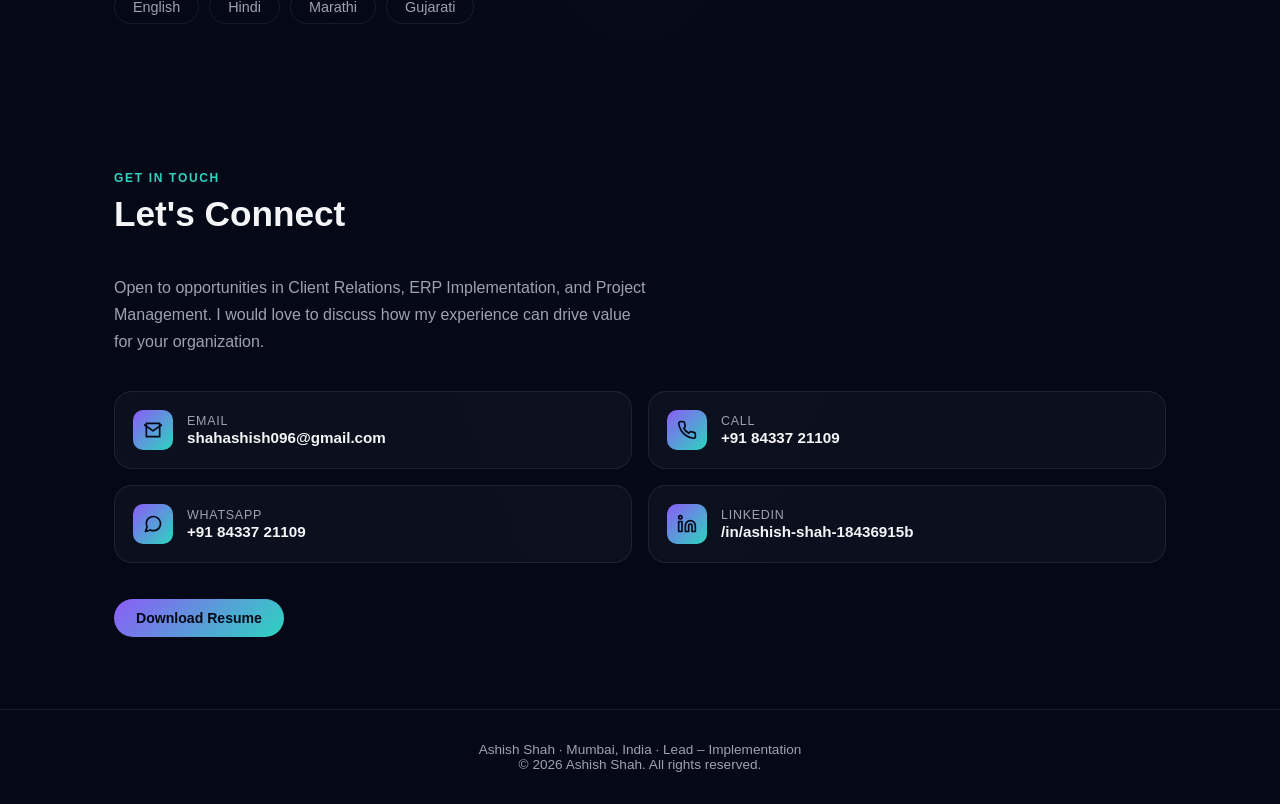
==== commit 594a5ced: "Add files via upload" ====
--- a/index.html
+++ b/index.html
@@ -292,11 +292,8 @@
         </div>
         <div class="card">
           <div class="eyebrow">2026</div>
-          <div class="val" style="font-size:1.1rem;font-weight:700;margin-top:6px;">Certified – Google</div>
-        </div>
-        <div class="card">
-          <div class="eyebrow">2026</div>
           <div class="val" style="font-size:1.1rem;font-weight:700;margin-top:6px;">Project Management Professional (PMP)</div>
+          <div class="sub" style="color:var(--text-muted);margin-top:4px;">Certified via Google</div>
         </div>
       </div>
 
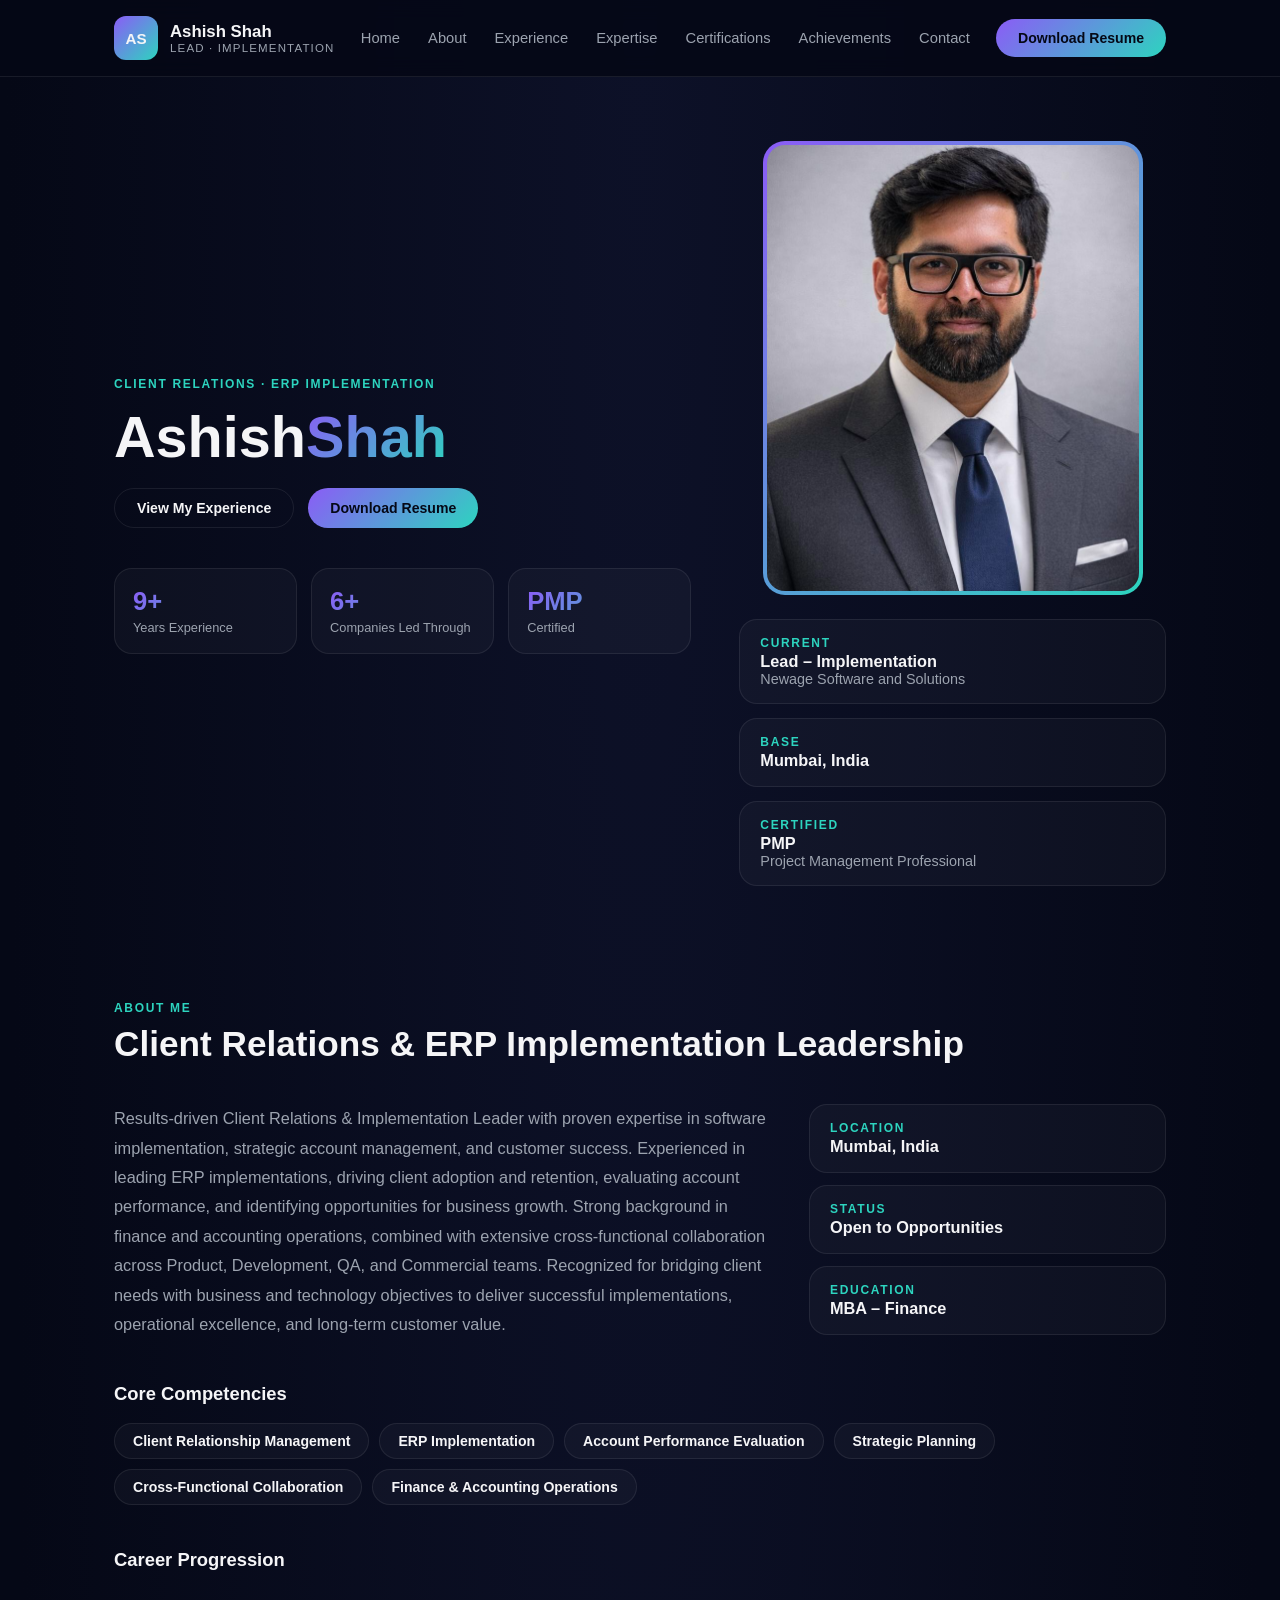
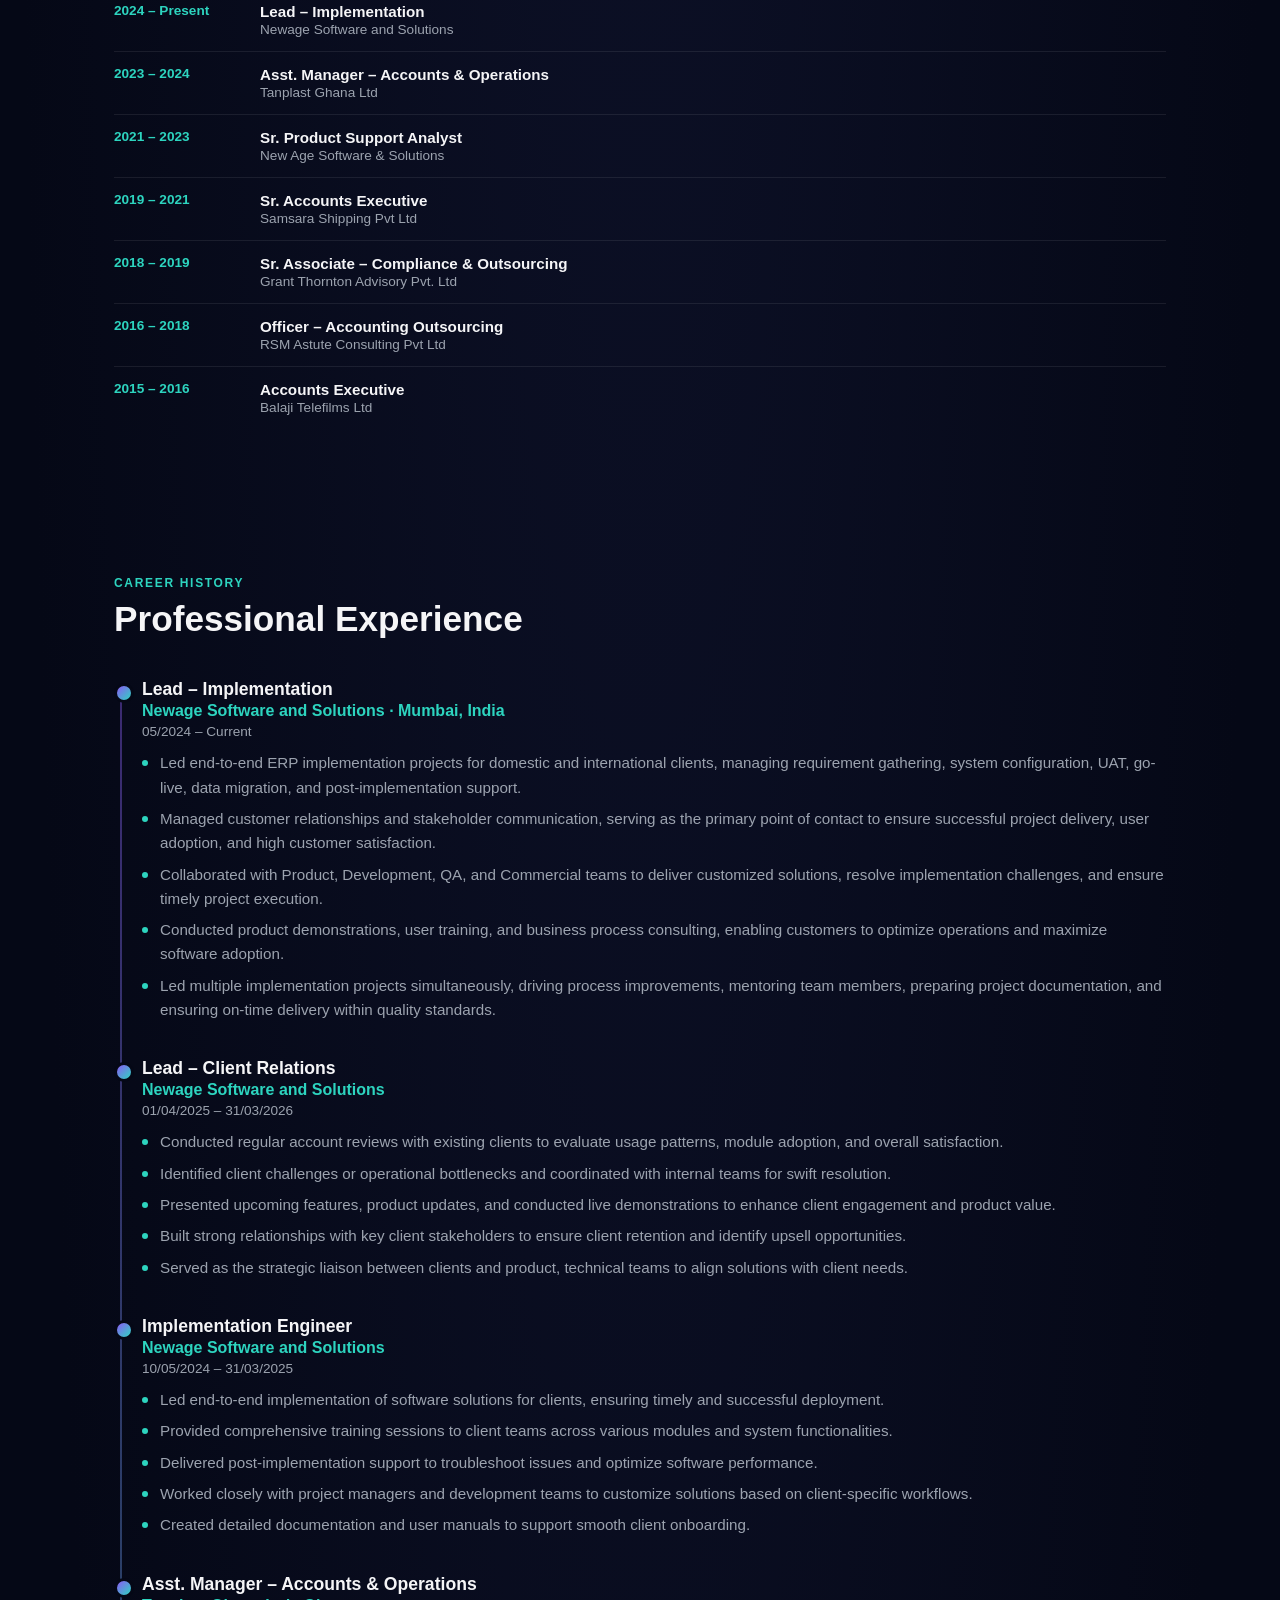
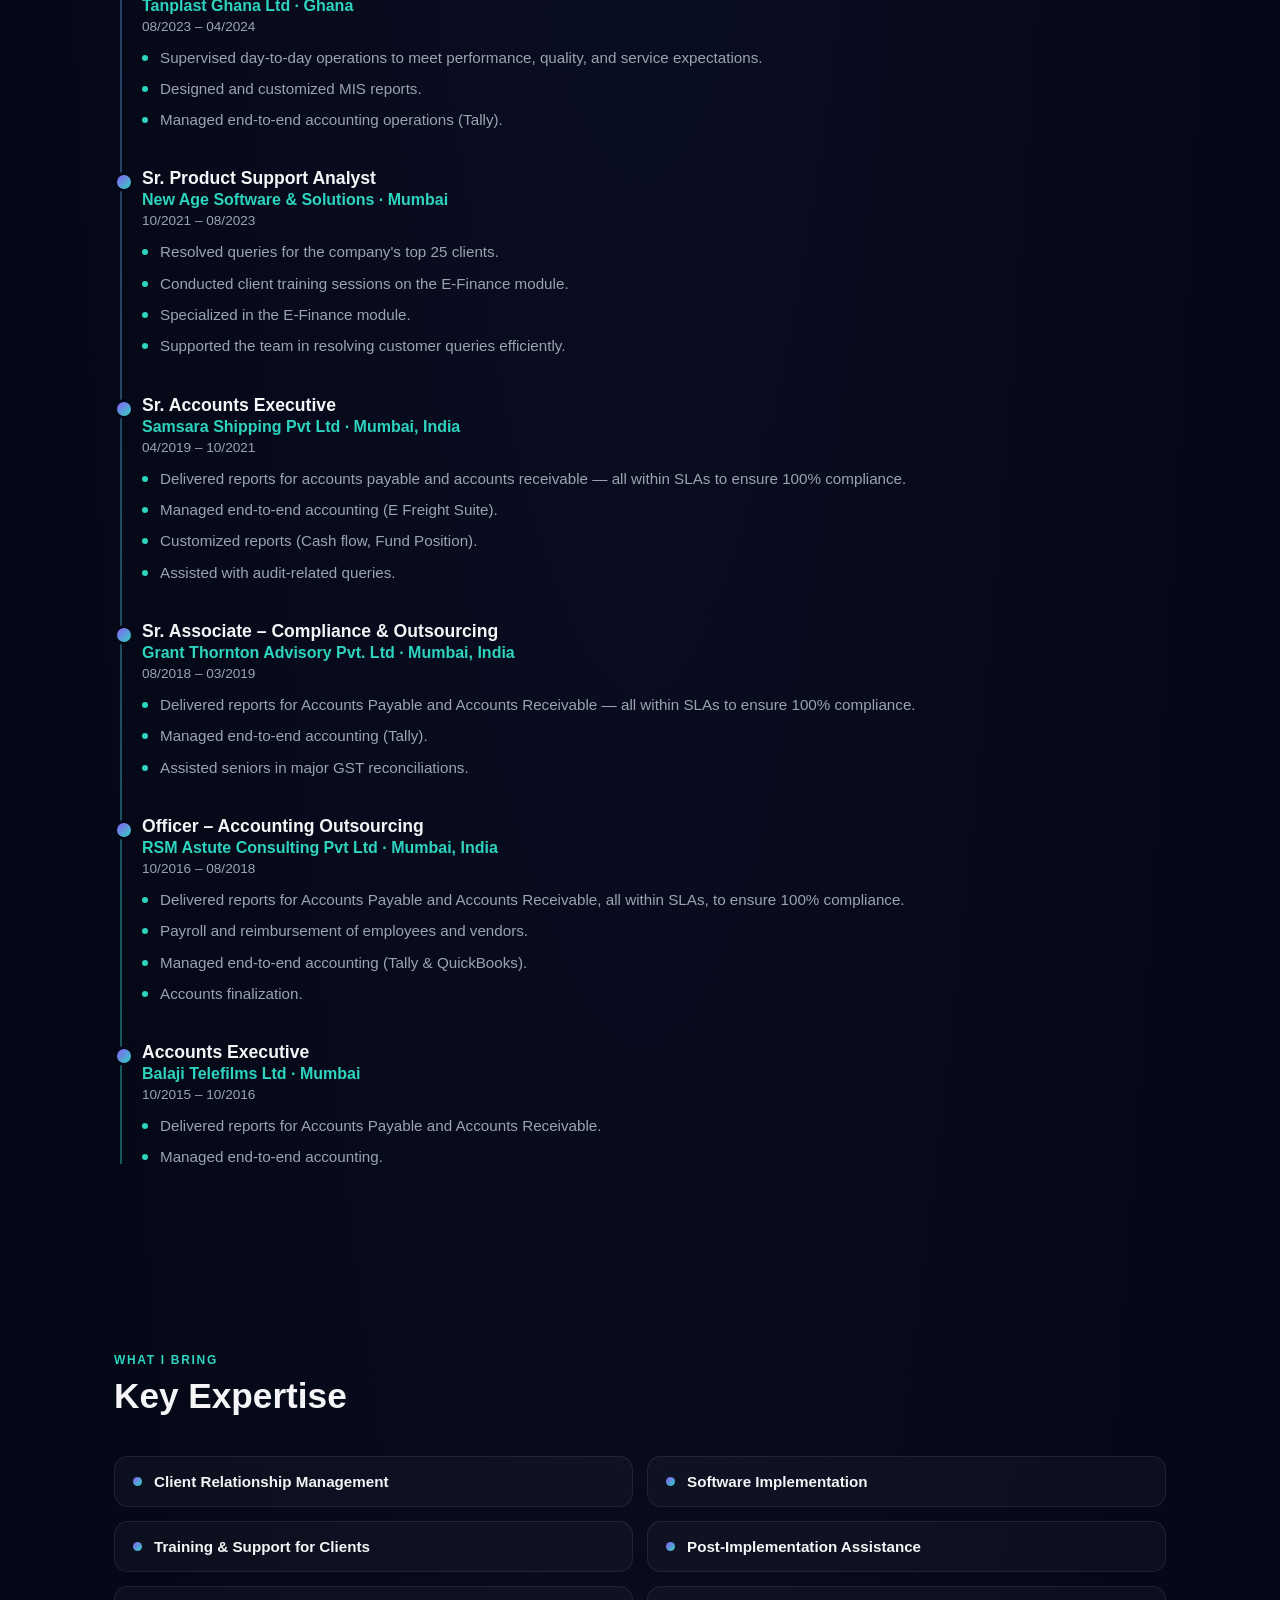
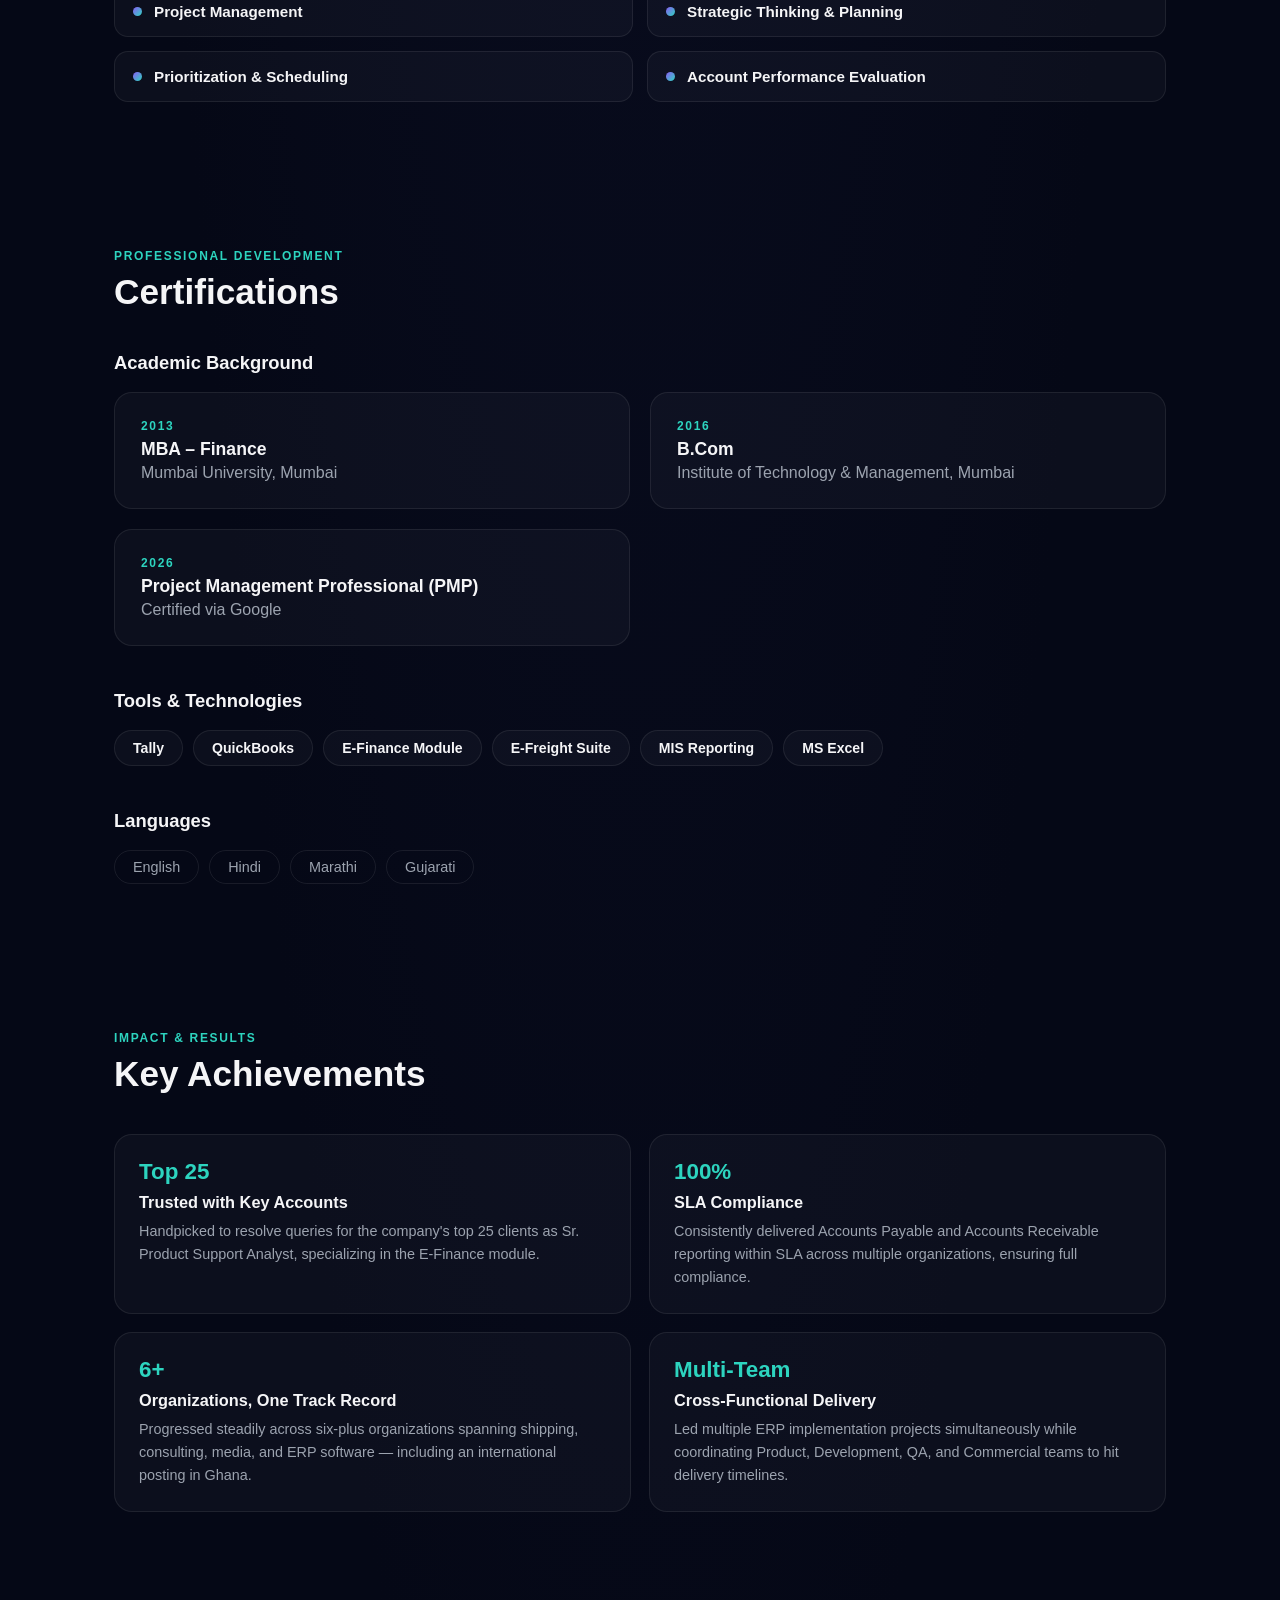
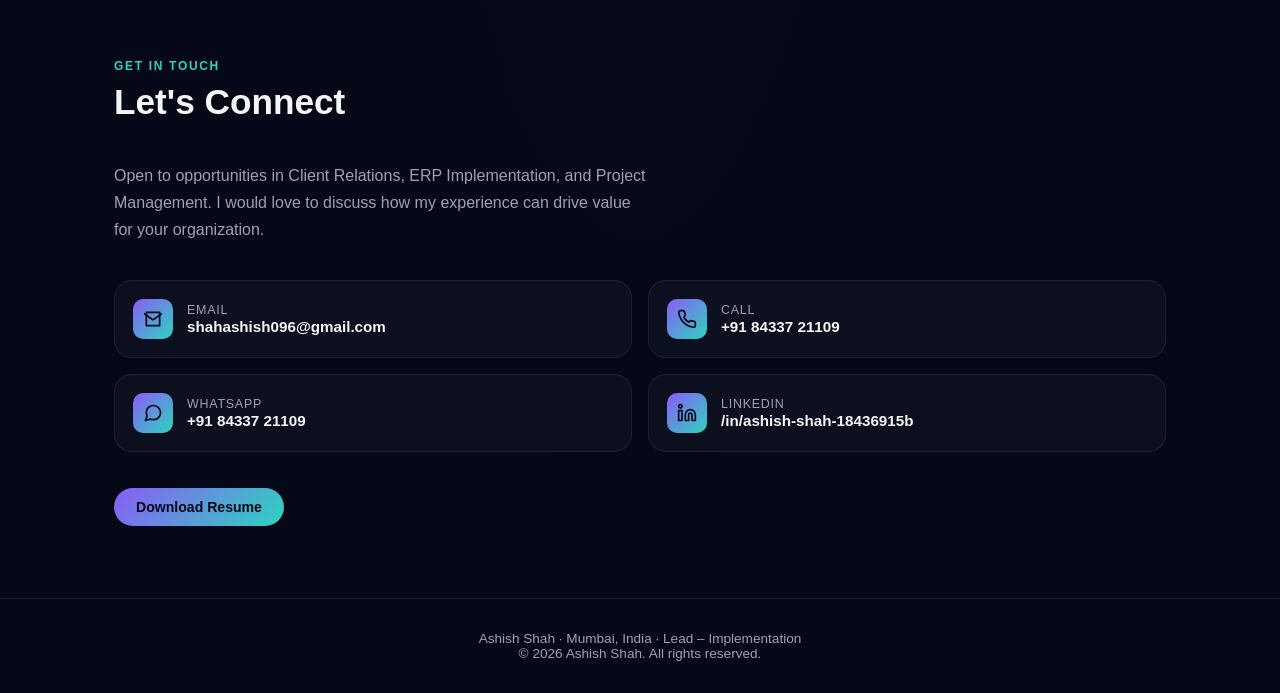
==== commit 324bb6c6: "Add files via upload" ====
--- a/index.html
+++ b/index.html
@@ -24,8 +24,9 @@
       <a href="#home">Home</a>
       <a href="#about">About</a>
       <a href="#experience">Experience</a>
-      <a href="#skills">Skills</a>
-      <a href="#education">Education</a>
+      <a href="#expertise">Expertise</a>
+      <a href="#certifications">Certifications</a>
+      <a href="#achievements">Achievements</a>
       <a href="#contact">Contact</a>
     </nav>
 
@@ -38,8 +39,9 @@
     <a href="#home">Home</a>
     <a href="#about">About</a>
     <a href="#experience">Experience</a>
-    <a href="#skills">Skills</a>
-    <a href="#education">Education</a>
+    <a href="#expertise">Expertise</a>
+    <a href="#certifications">Certifications</a>
+    <a href="#achievements">Achievements</a>
     <a href="#contact">Contact</a>
     <a href="Ashish_Shah_Resume.pdf" download class="btn btn-primary">Download Resume</a>
   </div>
@@ -52,7 +54,7 @@
     <div class="container hero-grid">
       <div>
         <span class="eyebrow">Client Relations · ERP Implementation</span>
-        <h1>Ashish <span class="grad">Shah</span></h1>
+        <h1>Ashish<span class="grad">Shah</span></h1>
         <div class="hero-actions">
           <a href="#experience" class="btn btn-outline">View My Experience</a>
           <a href="Ashish_Shah_Resume.pdf" download class="btn btn-primary">Download Resume</a>
@@ -134,10 +136,75 @@
           </div>
         </div>
       </div>
-    </div>
-  </section>
-
-  <!-- EXPERIENCE -->
+
+      <div class="about-sub">
+        <h3>Core Competencies</h3>
+        <div class="tag-row">
+          <div class="tag-pill">Client Relationship Management</div>
+          <div class="tag-pill">ERP Implementation</div>
+          <div class="tag-pill">Account Performance Evaluation</div>
+          <div class="tag-pill">Strategic Planning</div>
+          <div class="tag-pill">Cross-Functional Collaboration</div>
+          <div class="tag-pill">Finance &amp; Accounting Operations</div>
+        </div>
+      </div>
+
+      <div class="about-sub">
+        <h3>Career Progression</h3>
+        <div class="progression-list">
+          <div class="progression-row">
+            <div class="yr">2024 – Present</div>
+            <div>
+              <div class="role">Lead – Implementation</div>
+              <div class="co">Newage Software and Solutions</div>
+            </div>
+          </div>
+          <div class="progression-row">
+            <div class="yr">2023 – 2024</div>
+            <div>
+              <div class="role">Asst. Manager – Accounts &amp; Operations</div>
+              <div class="co">Tanplast Ghana Ltd</div>
+            </div>
+          </div>
+          <div class="progression-row">
+            <div class="yr">2021 – 2023</div>
+            <div>
+              <div class="role">Sr. Product Support Analyst</div>
+              <div class="co">New Age Software &amp; Solutions</div>
+            </div>
+          </div>
+          <div class="progression-row">
+            <div class="yr">2019 – 2021</div>
+            <div>
+              <div class="role">Sr. Accounts Executive</div>
+              <div class="co">Samsara Shipping Pvt Ltd</div>
+            </div>
+          </div>
+          <div class="progression-row">
+            <div class="yr">2018 – 2019</div>
+            <div>
+              <div class="role">Sr. Associate – Compliance &amp; Outsourcing</div>
+              <div class="co">Grant Thornton Advisory Pvt. Ltd</div>
+            </div>
+          </div>
+          <div class="progression-row">
+            <div class="yr">2016 – 2018</div>
+            <div>
+              <div class="role">Officer – Accounting Outsourcing</div>
+              <div class="co">RSM Astute Consulting Pvt Ltd</div>
+            </div>
+          </div>
+          <div class="progression-row">
+            <div class="yr">2015 – 2016</div>
+            <div>
+              <div class="role">Accounts Executive</div>
+              <div class="co">Balaji Telefilms Ltd</div>
+            </div>
+          </div>
+        </div>
+      </div>
+    </div>
+  </section>
   <section id="experience">
     <div class="container">
       <span class="eyebrow">Career History</span>
@@ -256,8 +323,8 @@
     </div>
   </section>
 
-  <!-- SKILLS -->
-  <section id="skills">
+  <!-- EXPERTISE -->
+  <section id="expertise">
     <div class="container">
       <span class="eyebrow">What I Bring</span>
       <h2>Key Expertise</h2>
@@ -274,36 +341,82 @@
     </div>
   </section>
 
-  <!-- EDUCATION & CERTIFICATIONS -->
-  <section id="education">
-    <div class="container">
-      <span class="eyebrow">Academic Background</span>
-      <h2>Education &amp; Certifications</h2>
-      <div class="two-col">
-        <div class="card">
-          <div class="eyebrow">2013</div>
-          <div class="val" style="font-size:1.1rem;font-weight:700;margin-top:6px;">MBA – Finance</div>
-          <div class="sub" style="color:var(--text-muted);margin-top:4px;">Mumbai University, Mumbai</div>
-        </div>
-        <div class="card">
-          <div class="eyebrow">2016</div>
-          <div class="val" style="font-size:1.1rem;font-weight:700;margin-top:6px;">B.Com</div>
-          <div class="sub" style="color:var(--text-muted);margin-top:4px;">Institute of Technology &amp; Management, Mumbai</div>
-        </div>
-        <div class="card">
-          <div class="eyebrow">2026</div>
-          <div class="val" style="font-size:1.1rem;font-weight:700;margin-top:6px;">Project Management Professional (PMP)</div>
-          <div class="sub" style="color:var(--text-muted);margin-top:4px;">Certified via Google</div>
-        </div>
-      </div>
-
-      <div style="margin-top:40px;">
-        <span class="eyebrow">Languages</span>
-        <div class="lang-row" style="margin-top:16px;">
+  <!-- CERTIFICATIONS -->
+  <section id="certifications">
+    <div class="container">
+      <span class="eyebrow">Professional Development</span>
+      <h2>Certifications</h2>
+
+      <div class="about-sub" style="margin-top:0;">
+        <h3>Academic Background</h3>
+        <div class="two-col">
+          <div class="card">
+            <div class="eyebrow">2013</div>
+            <div class="val" style="font-size:1.1rem;font-weight:700;margin-top:6px;">MBA – Finance</div>
+            <div class="sub" style="color:var(--text-muted);margin-top:4px;">Mumbai University, Mumbai</div>
+          </div>
+          <div class="card">
+            <div class="eyebrow">2016</div>
+            <div class="val" style="font-size:1.1rem;font-weight:700;margin-top:6px;">B.Com</div>
+            <div class="sub" style="color:var(--text-muted);margin-top:4px;">Institute of Technology &amp; Management, Mumbai</div>
+          </div>
+          <div class="card">
+            <div class="eyebrow">2026</div>
+            <div class="val" style="font-size:1.1rem;font-weight:700;margin-top:6px;">Project Management Professional (PMP)</div>
+            <div class="sub" style="color:var(--text-muted);margin-top:4px;">Certified via Google</div>
+          </div>
+        </div>
+      </div>
+
+      <div class="about-sub">
+        <h3>Tools &amp; Technologies</h3>
+        <div class="tag-row">
+          <div class="tag-pill">Tally</div>
+          <div class="tag-pill">QuickBooks</div>
+          <div class="tag-pill">E-Finance Module</div>
+          <div class="tag-pill">E-Freight Suite</div>
+          <div class="tag-pill">MIS Reporting</div>
+          <div class="tag-pill">MS Excel</div>
+        </div>
+      </div>
+
+      <div class="about-sub">
+        <h3>Languages</h3>
+        <div class="lang-row">
           <div class="lang-pill">English</div>
           <div class="lang-pill">Hindi</div>
           <div class="lang-pill">Marathi</div>
           <div class="lang-pill">Gujarati</div>
+        </div>
+      </div>
+    </div>
+  </section>
+
+  <!-- ACHIEVEMENTS -->
+  <section id="achievements">
+    <div class="container">
+      <span class="eyebrow">Impact &amp; Results</span>
+      <h2>Key Achievements</h2>
+      <div class="achv-grid">
+        <div class="achv-card">
+          <span class="tag">Top 25</span>
+          <h4>Trusted with Key Accounts</h4>
+          <p>Handpicked to resolve queries for the company's top 25 clients as Sr. Product Support Analyst, specializing in the E-Finance module.</p>
+        </div>
+        <div class="achv-card">
+          <span class="tag">100%</span>
+          <h4>SLA Compliance</h4>
+          <p>Consistently delivered Accounts Payable and Accounts Receivable reporting within SLA across multiple organizations, ensuring full compliance.</p>
+        </div>
+        <div class="achv-card">
+          <span class="tag">6+</span>
+          <h4>Organizations, One Track Record</h4>
+          <p>Progressed steadily across six-plus organizations spanning shipping, consulting, media, and ERP software — including an international posting in Ghana.</p>
+        </div>
+        <div class="achv-card">
+          <span class="tag">Multi-Team</span>
+          <h4>Cross-Functional Delivery</h4>
+          <p>Led multiple ERP implementation projects simultaneously while coordinating Product, Development, QA, and Commercial teams to hit delivery timelines.</p>
         </div>
       </div>
     </div>
--- a/style.css
+++ b/style.css
@@ -353,6 +353,59 @@
   color: var(--text-muted);
 }
 
+/* About subsections: competencies + progression */
+.about-sub {
+  margin-top: 44px;
+}
+.about-sub h3 {
+  font-size: 1.15rem;
+  font-weight: 700;
+  margin-bottom: 18px;
+}
+.tag-row { display: flex; flex-wrap: wrap; gap: 10px; }
+.tag-pill {
+  border: 1px solid var(--card-border);
+  background: var(--card-bg);
+  border-radius: 999px;
+  padding: 9px 18px;
+  font-size: 0.88rem;
+  font-weight: 600;
+}
+.progression-list { display: flex; flex-direction: column; gap: 0; }
+.progression-row {
+  display: grid;
+  grid-template-columns: 130px 1fr;
+  gap: 16px;
+  padding: 14px 0;
+  border-bottom: 1px solid var(--card-border);
+}
+.progression-row:last-child { border-bottom: none; }
+.progression-row .yr { color: var(--teal); font-weight: 700; font-size: 0.85rem; }
+.progression-row .role { font-weight: 700; font-size: 0.95rem; }
+.progression-row .co { color: var(--text-muted); font-size: 0.85rem; margin-top: 2px; }
+
+/* Achievements */
+.achv-grid {
+  display: grid;
+  grid-template-columns: repeat(2, 1fr);
+  gap: 18px;
+}
+.achv-card {
+  background: var(--card-bg);
+  border: 1px solid var(--card-border);
+  border-radius: var(--radius);
+  padding: 24px;
+}
+.achv-card .tag {
+  color: var(--teal);
+  font-weight: 800;
+  font-size: 1.4rem;
+  margin-bottom: 8px;
+  display: block;
+}
+.achv-card h4 { font-size: 1.02rem; font-weight: 700; margin-bottom: 8px; }
+.achv-card p { color: var(--text-muted); font-size: 0.9rem; line-height: 1.6; }
+
 /* Contact */
 .contact-grid {
   display: grid;
@@ -401,4 +454,6 @@
   .two-col { grid-template-columns: 1fr; }
   .contact-grid { grid-template-columns: 1fr; }
   .stat-row { grid-template-columns: 1fr; }
-}
+  .achv-grid { grid-template-columns: 1fr; }
+  .progression-row { grid-template-columns: 90px 1fr; }
+}
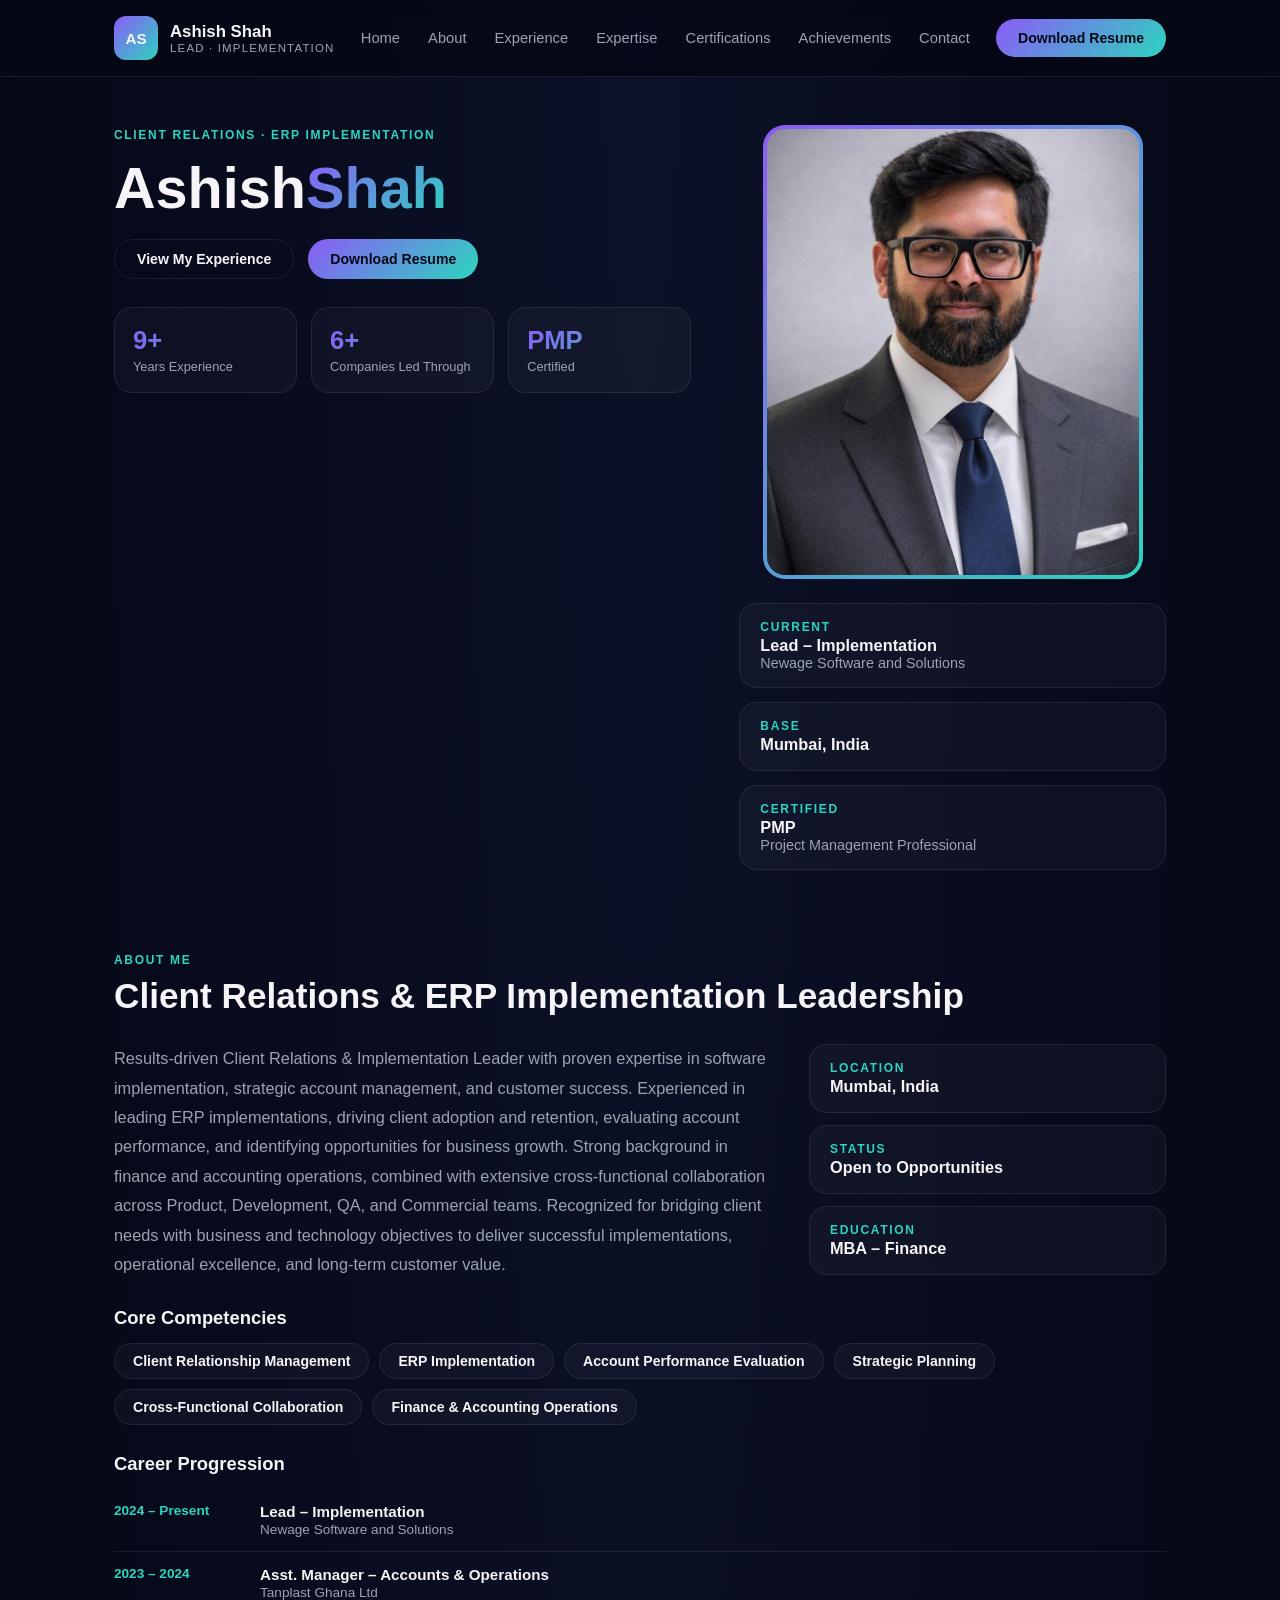
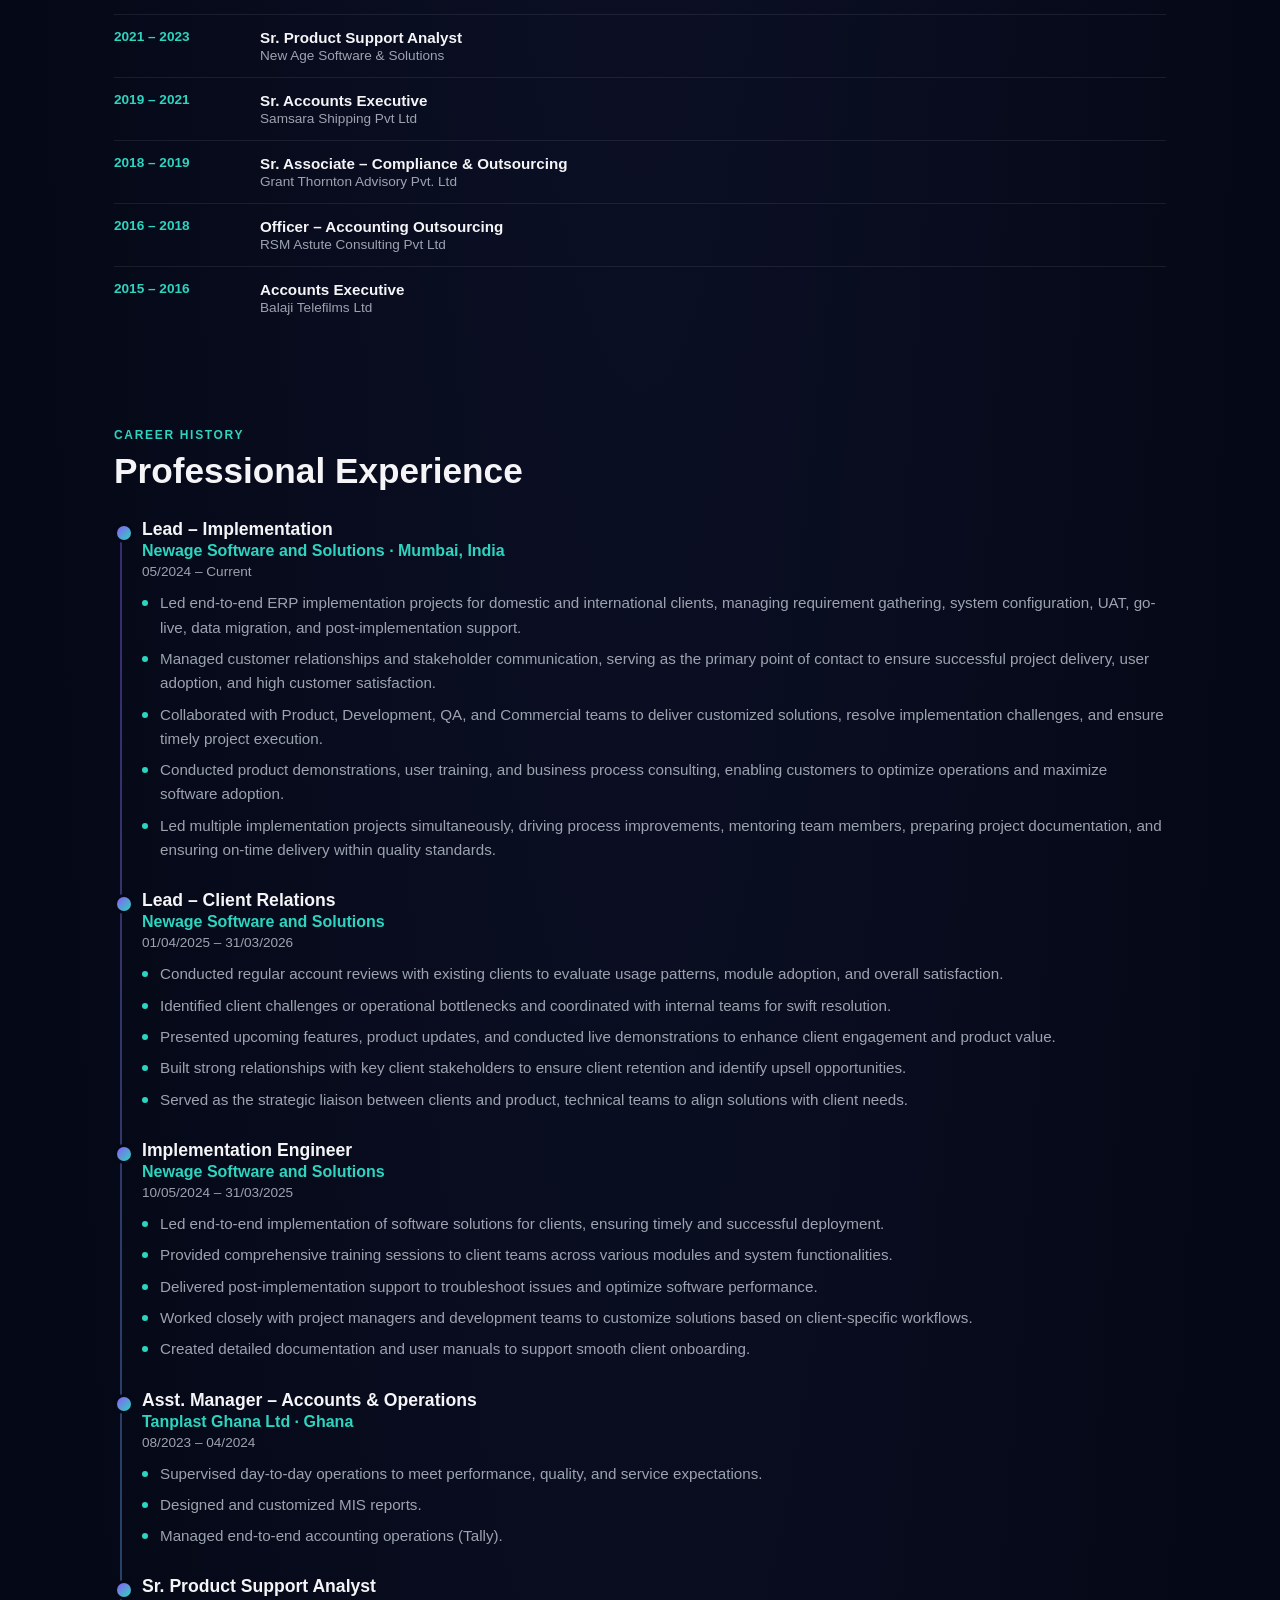
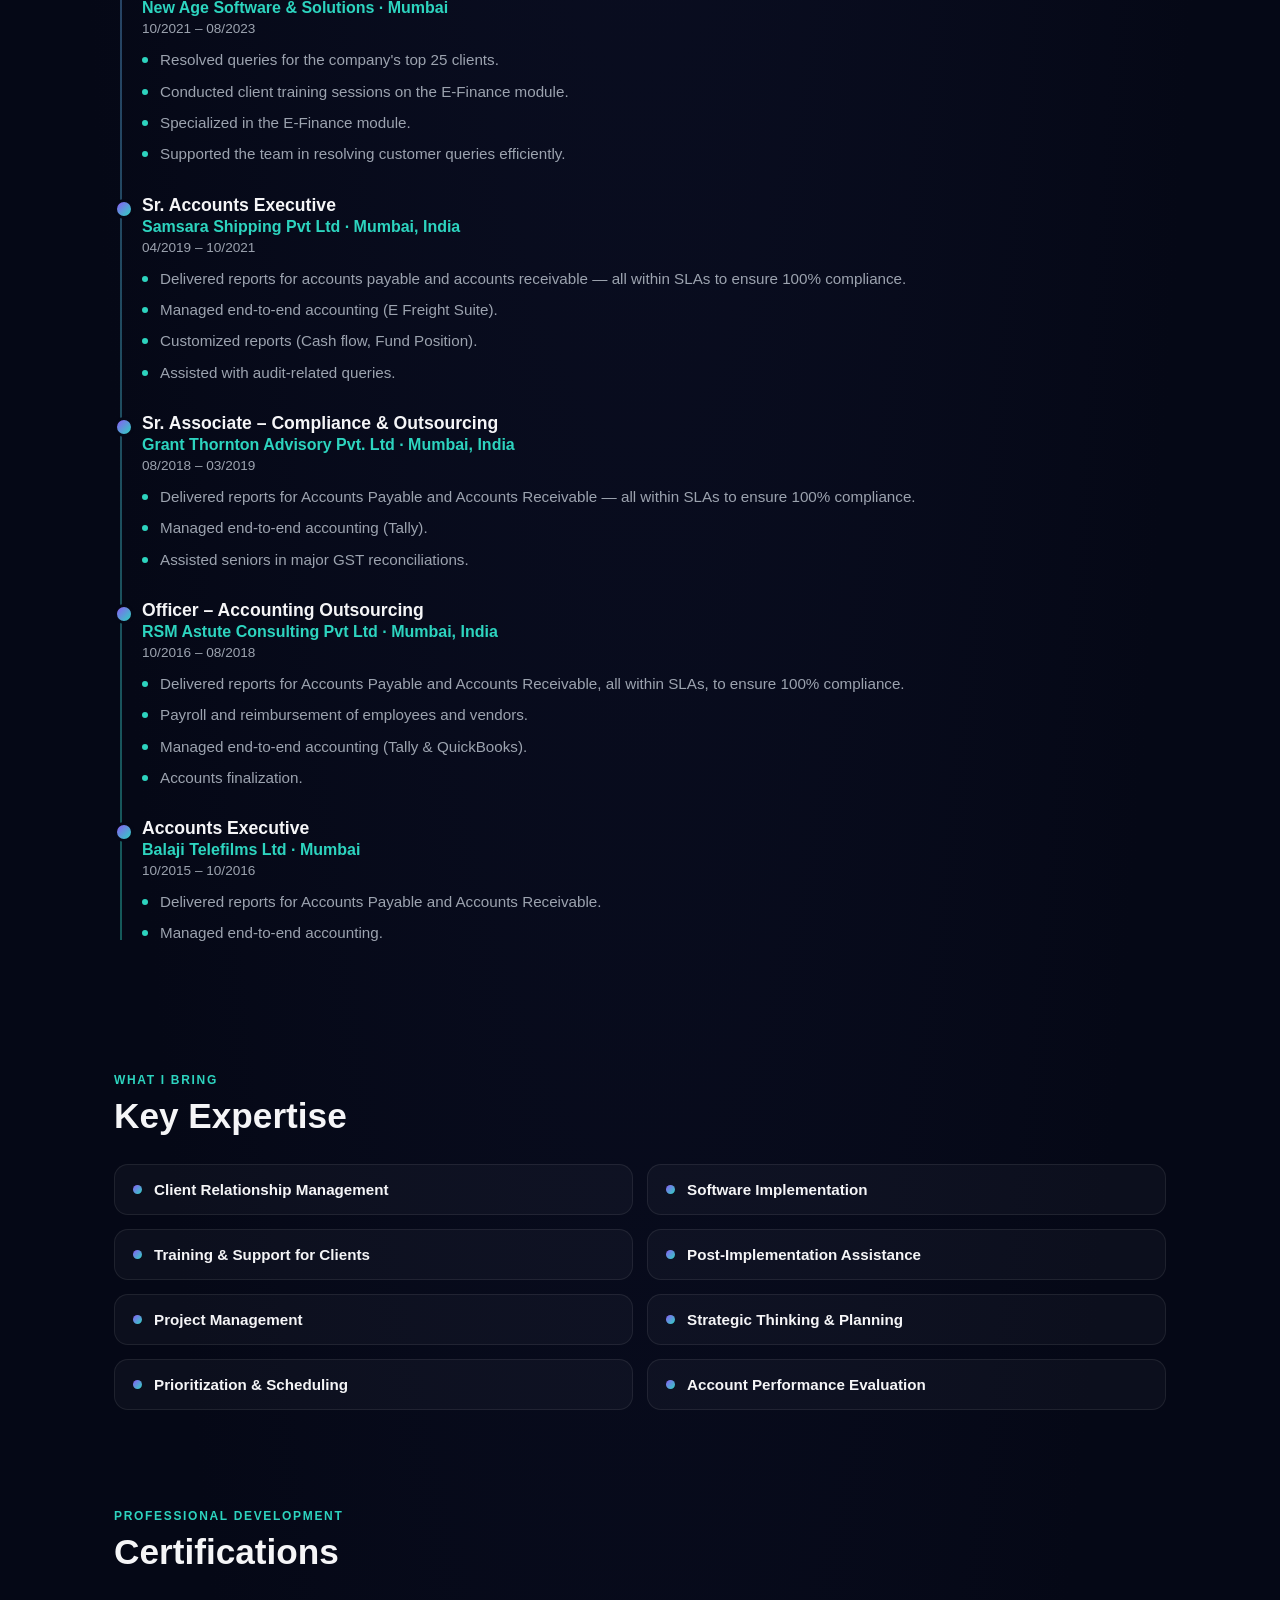
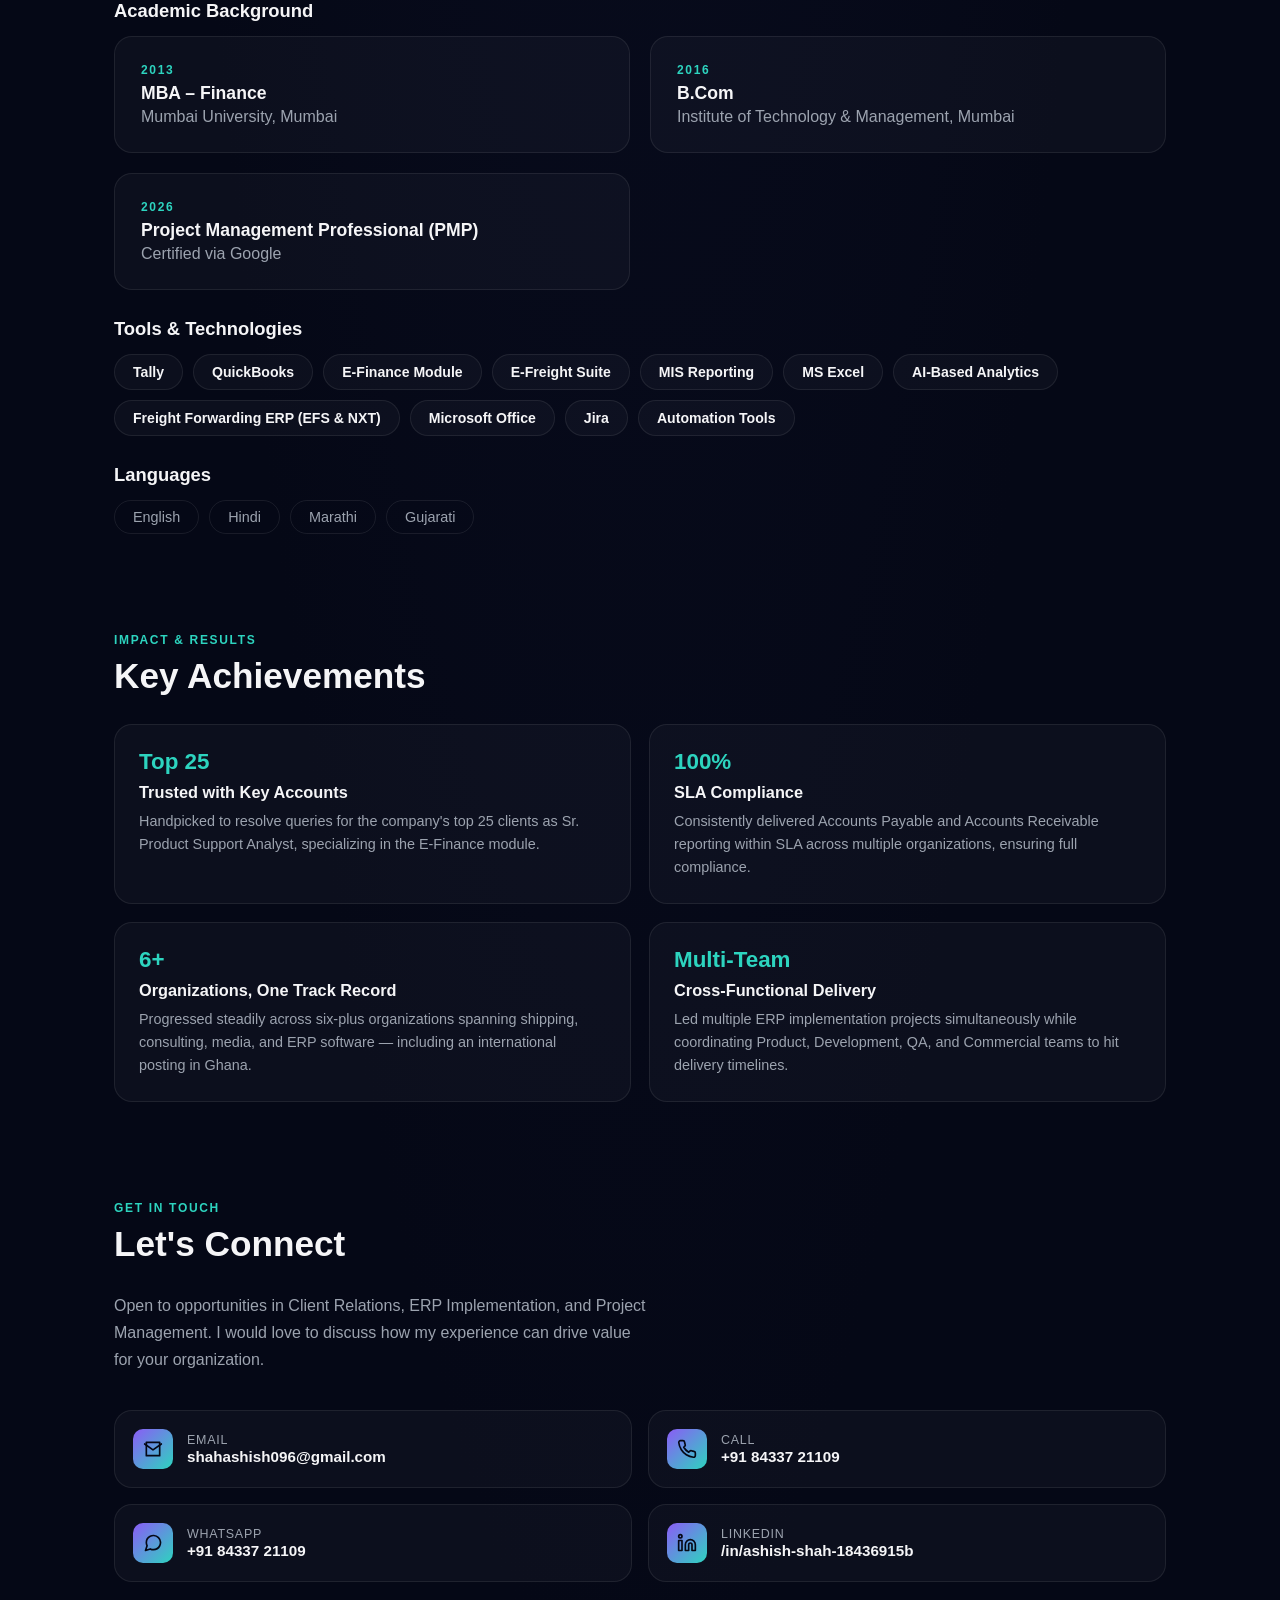
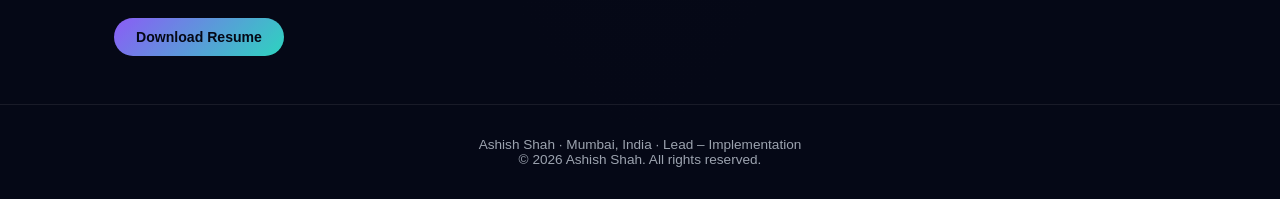
==== commit d161011f: "Add files via upload" ====
--- a/index.html
+++ b/index.html
@@ -377,6 +377,11 @@
           <div class="tag-pill">E-Freight Suite</div>
           <div class="tag-pill">MIS Reporting</div>
           <div class="tag-pill">MS Excel</div>
+          <div class="tag-pill">AI-Based Analytics</div>
+          <div class="tag-pill">Freight Forwarding ERP (EFS &amp; NXT)</div>
+          <div class="tag-pill">Microsoft Office</div>
+          <div class="tag-pill">Jira</div>
+          <div class="tag-pill">Automation Tools</div>
         </div>
       </div>
 
--- a/style.css
+++ b/style.css
@@ -172,13 +172,13 @@
 
 /* ---------- Hero ---------- */
 .hero {
-  padding: 64px 0 40px;
+  padding: 48px 0 32px;
 }
 .hero-grid {
   display: grid;
   grid-template-columns: 1.15fr 0.85fr;
   gap: 48px;
-  align-items: center;
+  align-items: start;
 }
 .hero h1 {
   font-size: clamp(2.3rem, 5vw, 3.6rem);
@@ -221,7 +221,7 @@
   display: grid;
   grid-template-columns: repeat(3, 1fr);
   gap: 14px;
-  margin-top: 40px;
+  margin-top: 28px;
 }
 .stat-card {
   background: var(--card-bg);
@@ -255,11 +255,11 @@
 .info-card .sub { color: var(--text-muted); font-size: 0.9rem; }
 
 /* ---------- Section shared ---------- */
-section { padding: 72px 0; }
+section { padding: 48px 0; }
 section h2 {
   font-size: clamp(1.6rem, 3vw, 2.2rem);
   font-weight: 800;
-  margin: 8px 0 40px;
+  margin: 8px 0 28px;
 }
 
 .card {
@@ -291,7 +291,7 @@
   background: linear-gradient(var(--purple), var(--teal));
   opacity: 0.4;
 }
-.timeline-item { position: relative; margin-bottom: 36px; }
+.timeline-item { position: relative; margin-bottom: 28px; }
 .timeline-item::before {
   content: '';
   position: absolute;
@@ -355,12 +355,12 @@
 
 /* About subsections: competencies + progression */
 .about-sub {
-  margin-top: 44px;
+  margin-top: 28px;
 }
 .about-sub h3 {
   font-size: 1.15rem;
   font-weight: 700;
-  margin-bottom: 18px;
+  margin-bottom: 14px;
 }
 .tag-row { display: flex; flex-wrap: wrap; gap: 10px; }
 .tag-pill {
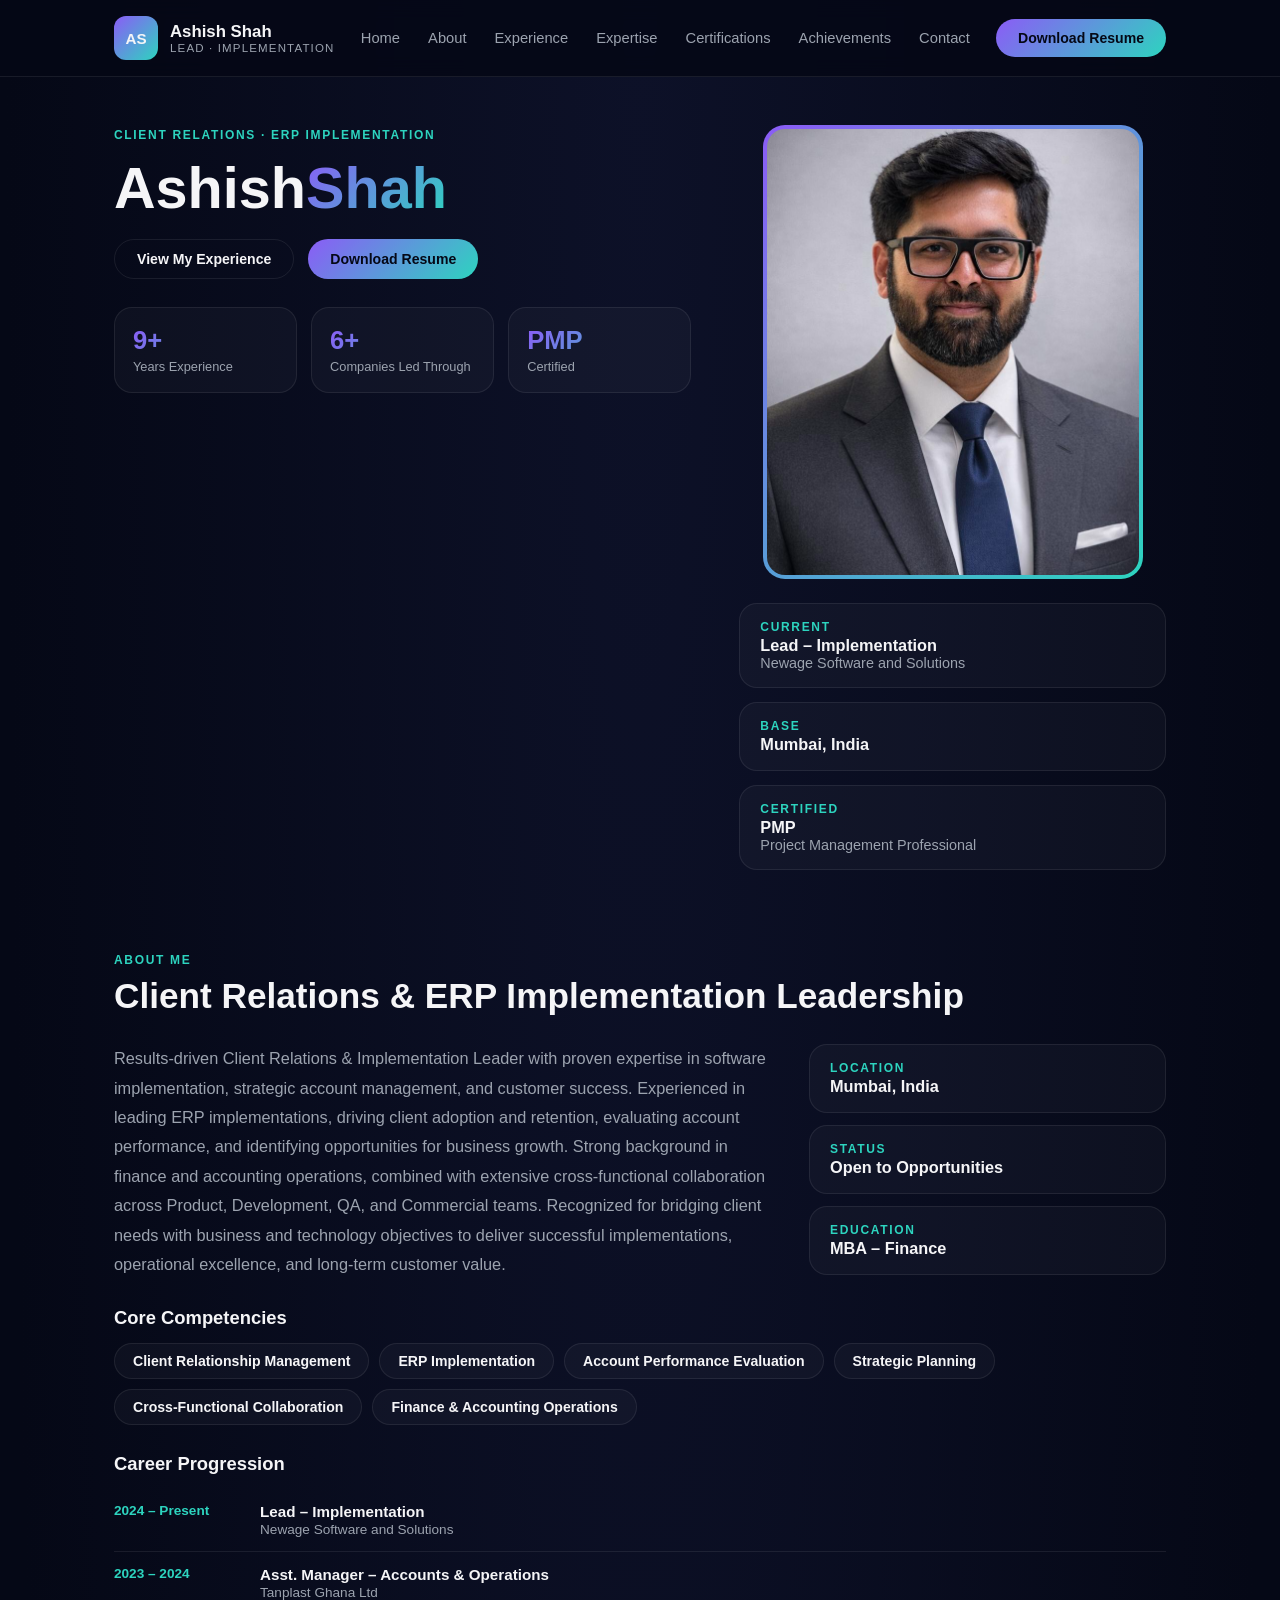
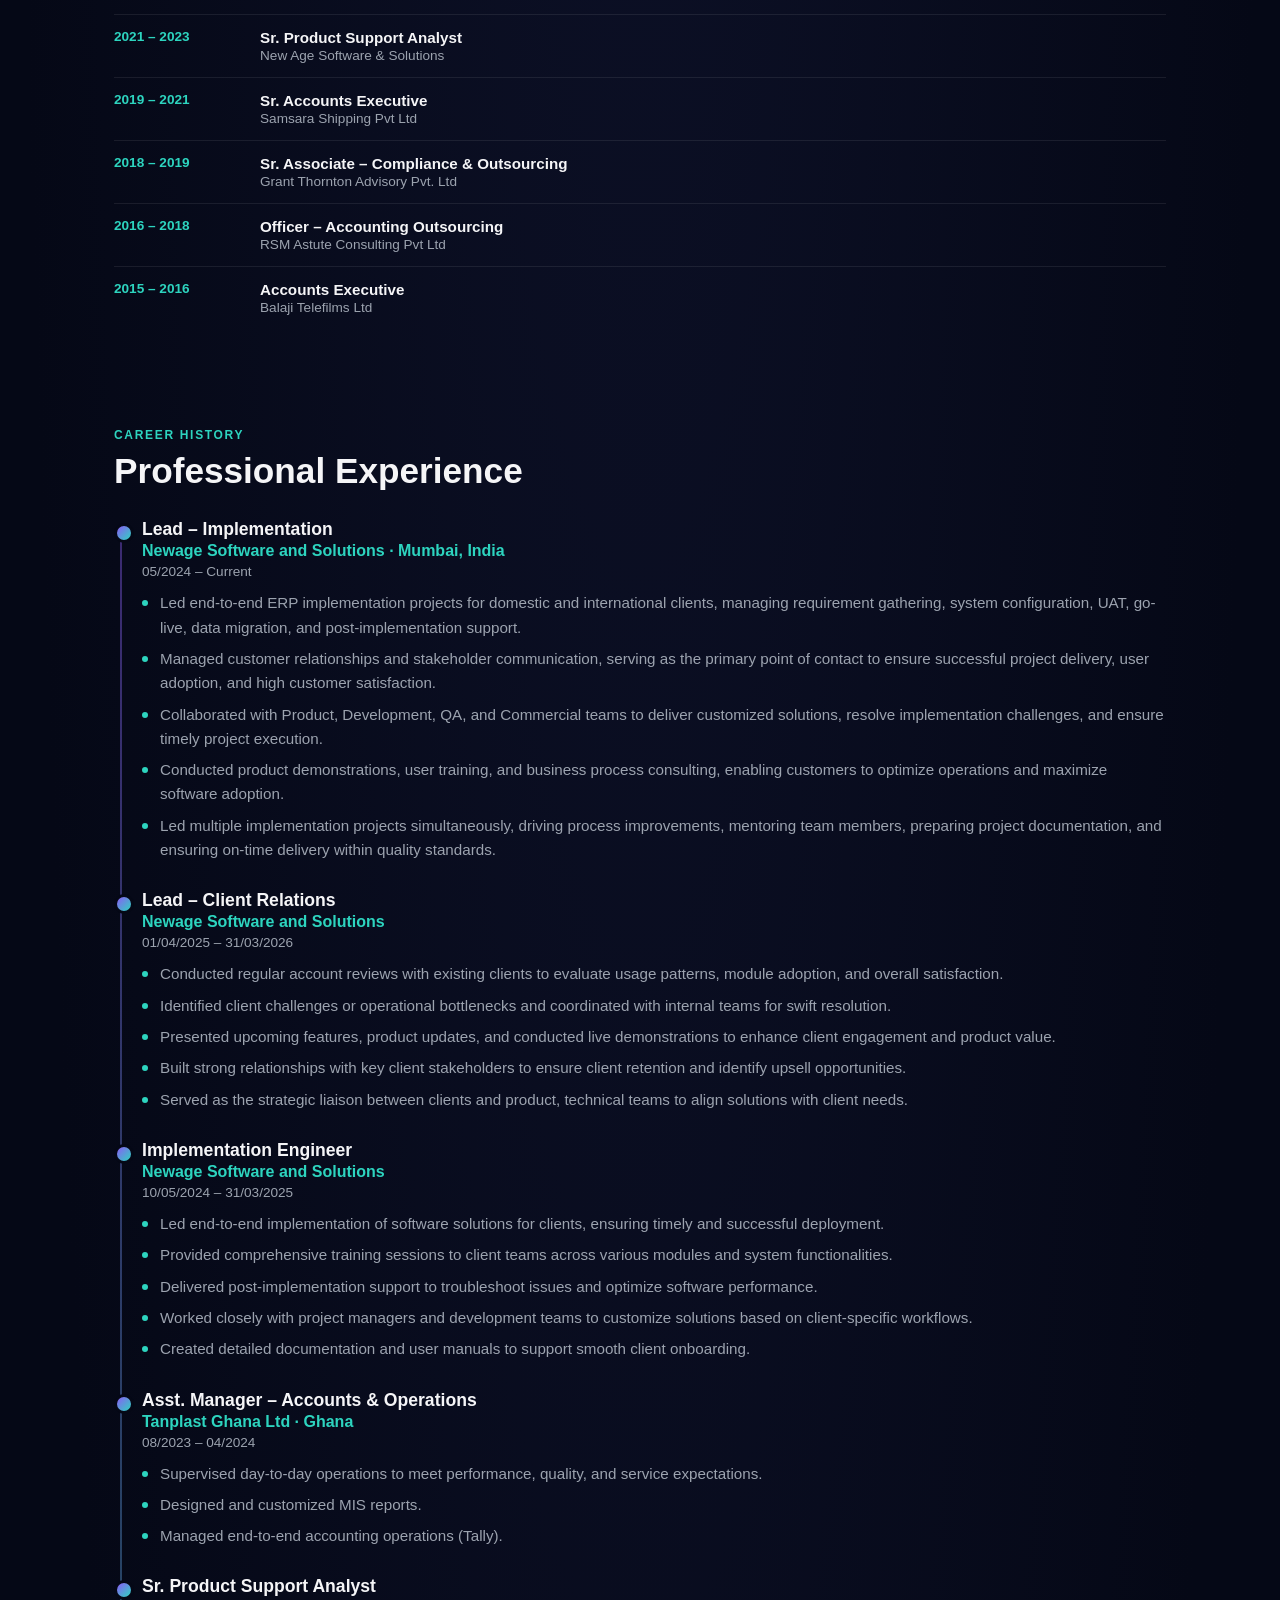
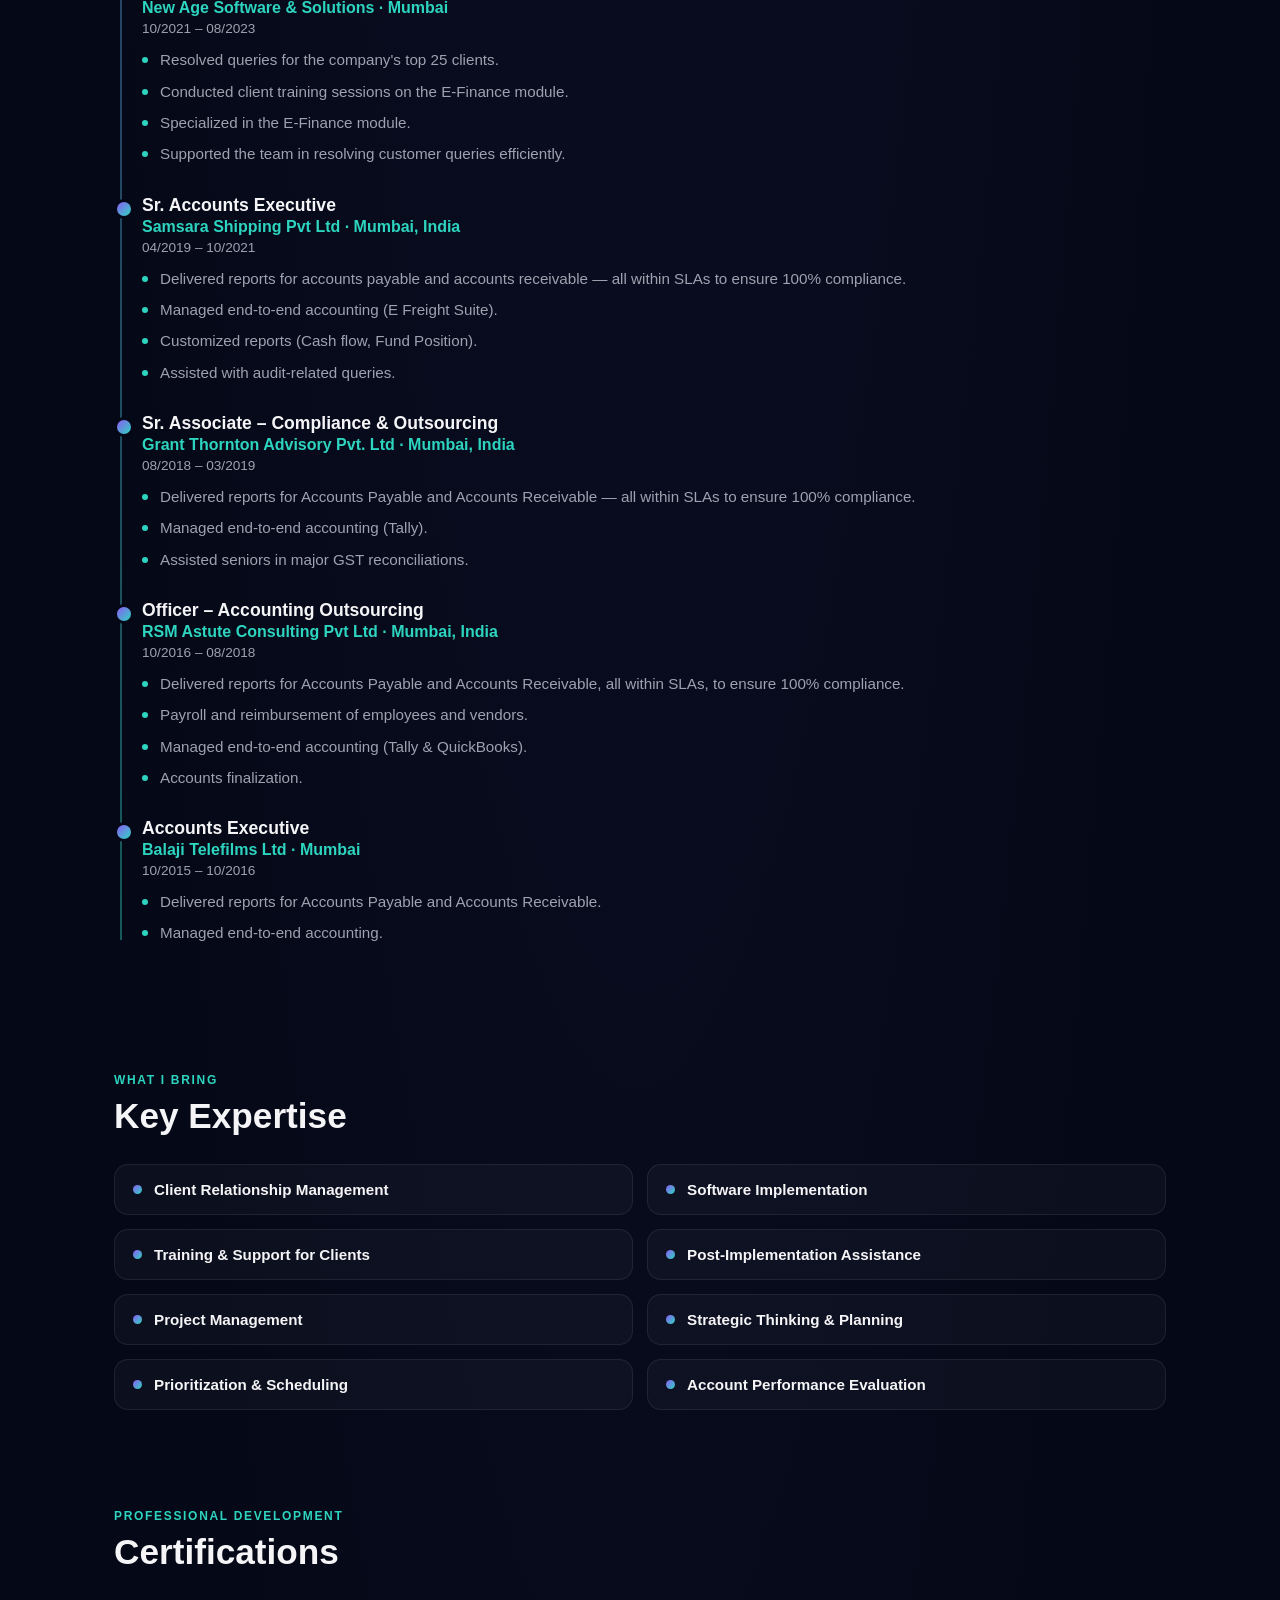
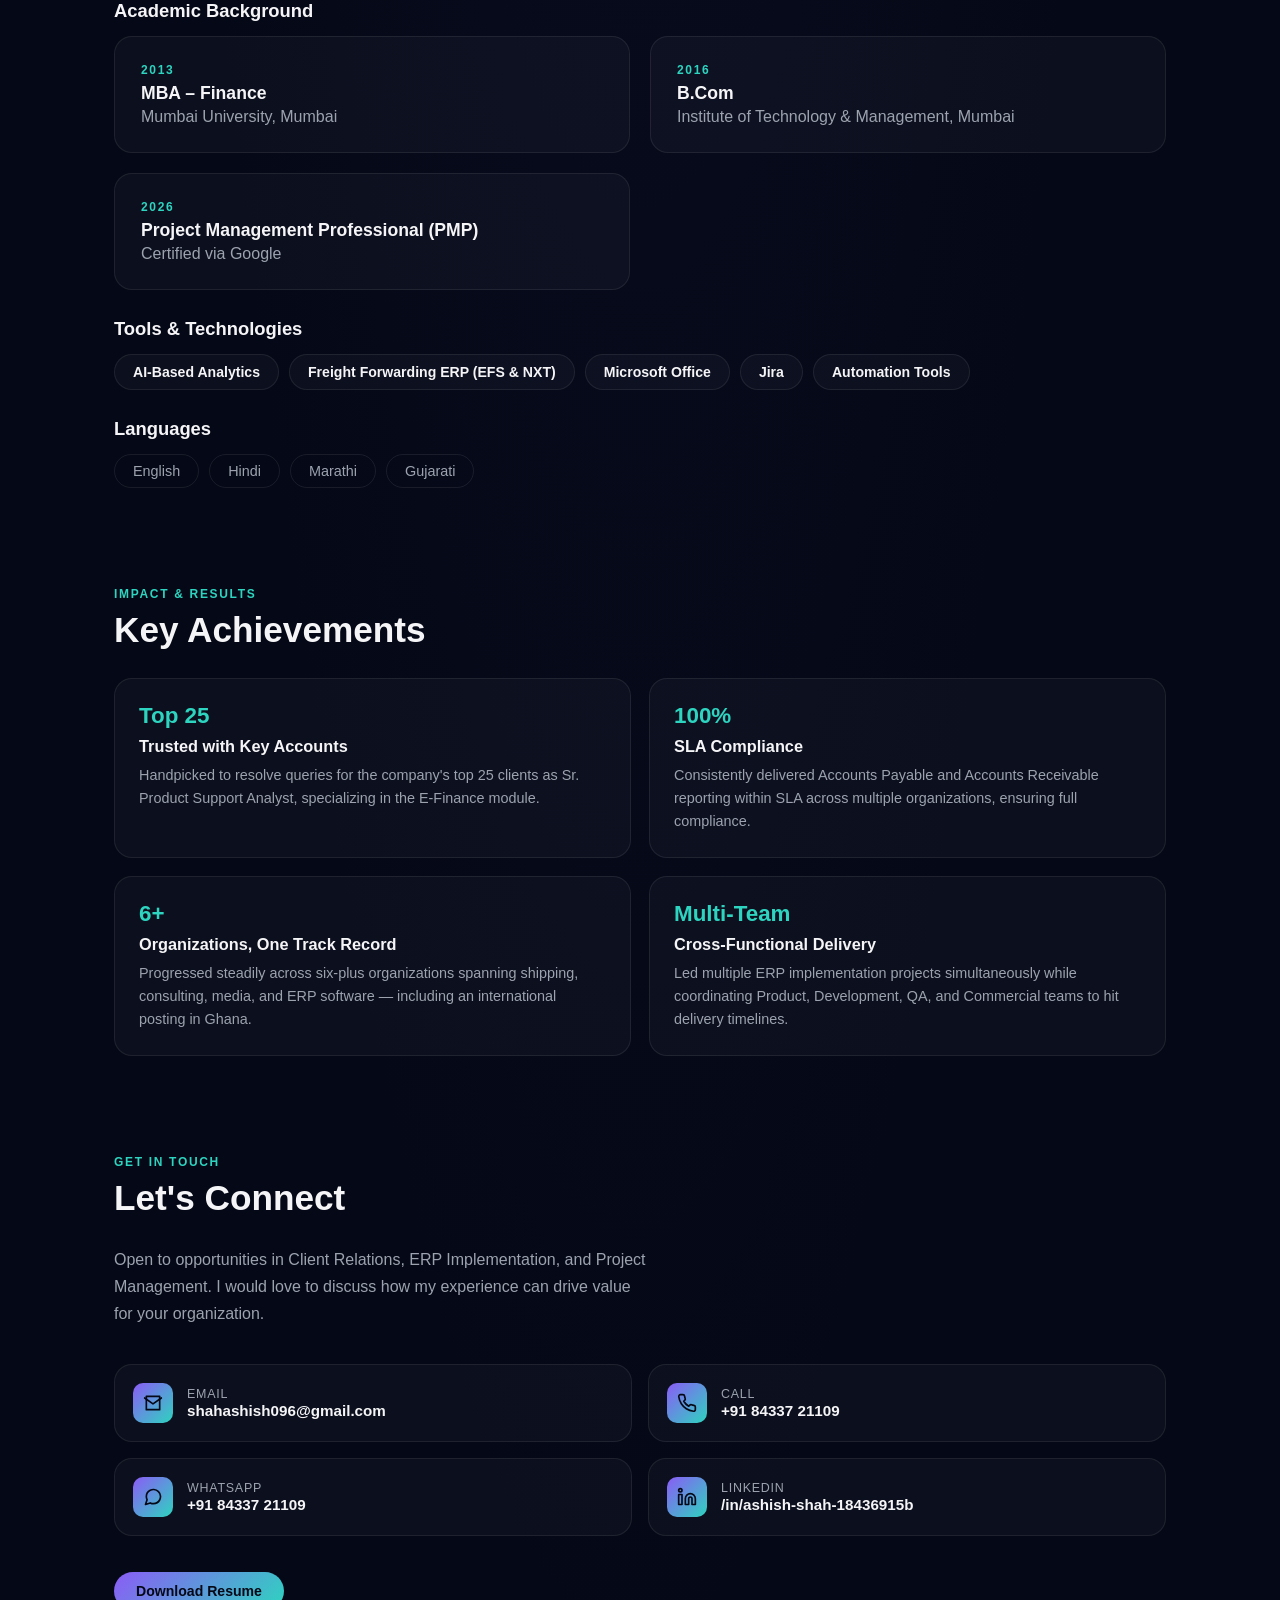
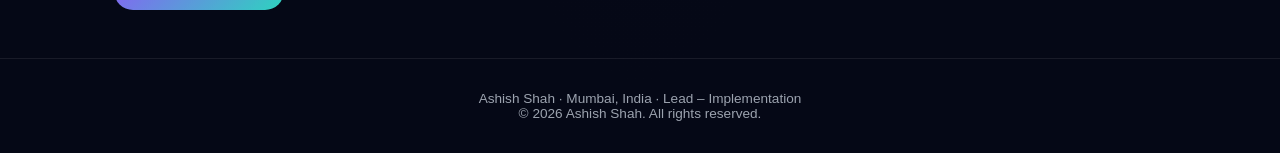
==== commit 1407ca76: "Update index.html" ====
--- a/index.html
+++ b/index.html
@@ -371,12 +371,6 @@
       <div class="about-sub">
         <h3>Tools &amp; Technologies</h3>
         <div class="tag-row">
-          <div class="tag-pill">Tally</div>
-          <div class="tag-pill">QuickBooks</div>
-          <div class="tag-pill">E-Finance Module</div>
-          <div class="tag-pill">E-Freight Suite</div>
-          <div class="tag-pill">MIS Reporting</div>
-          <div class="tag-pill">MS Excel</div>
           <div class="tag-pill">AI-Based Analytics</div>
           <div class="tag-pill">Freight Forwarding ERP (EFS &amp; NXT)</div>
           <div class="tag-pill">Microsoft Office</div>
